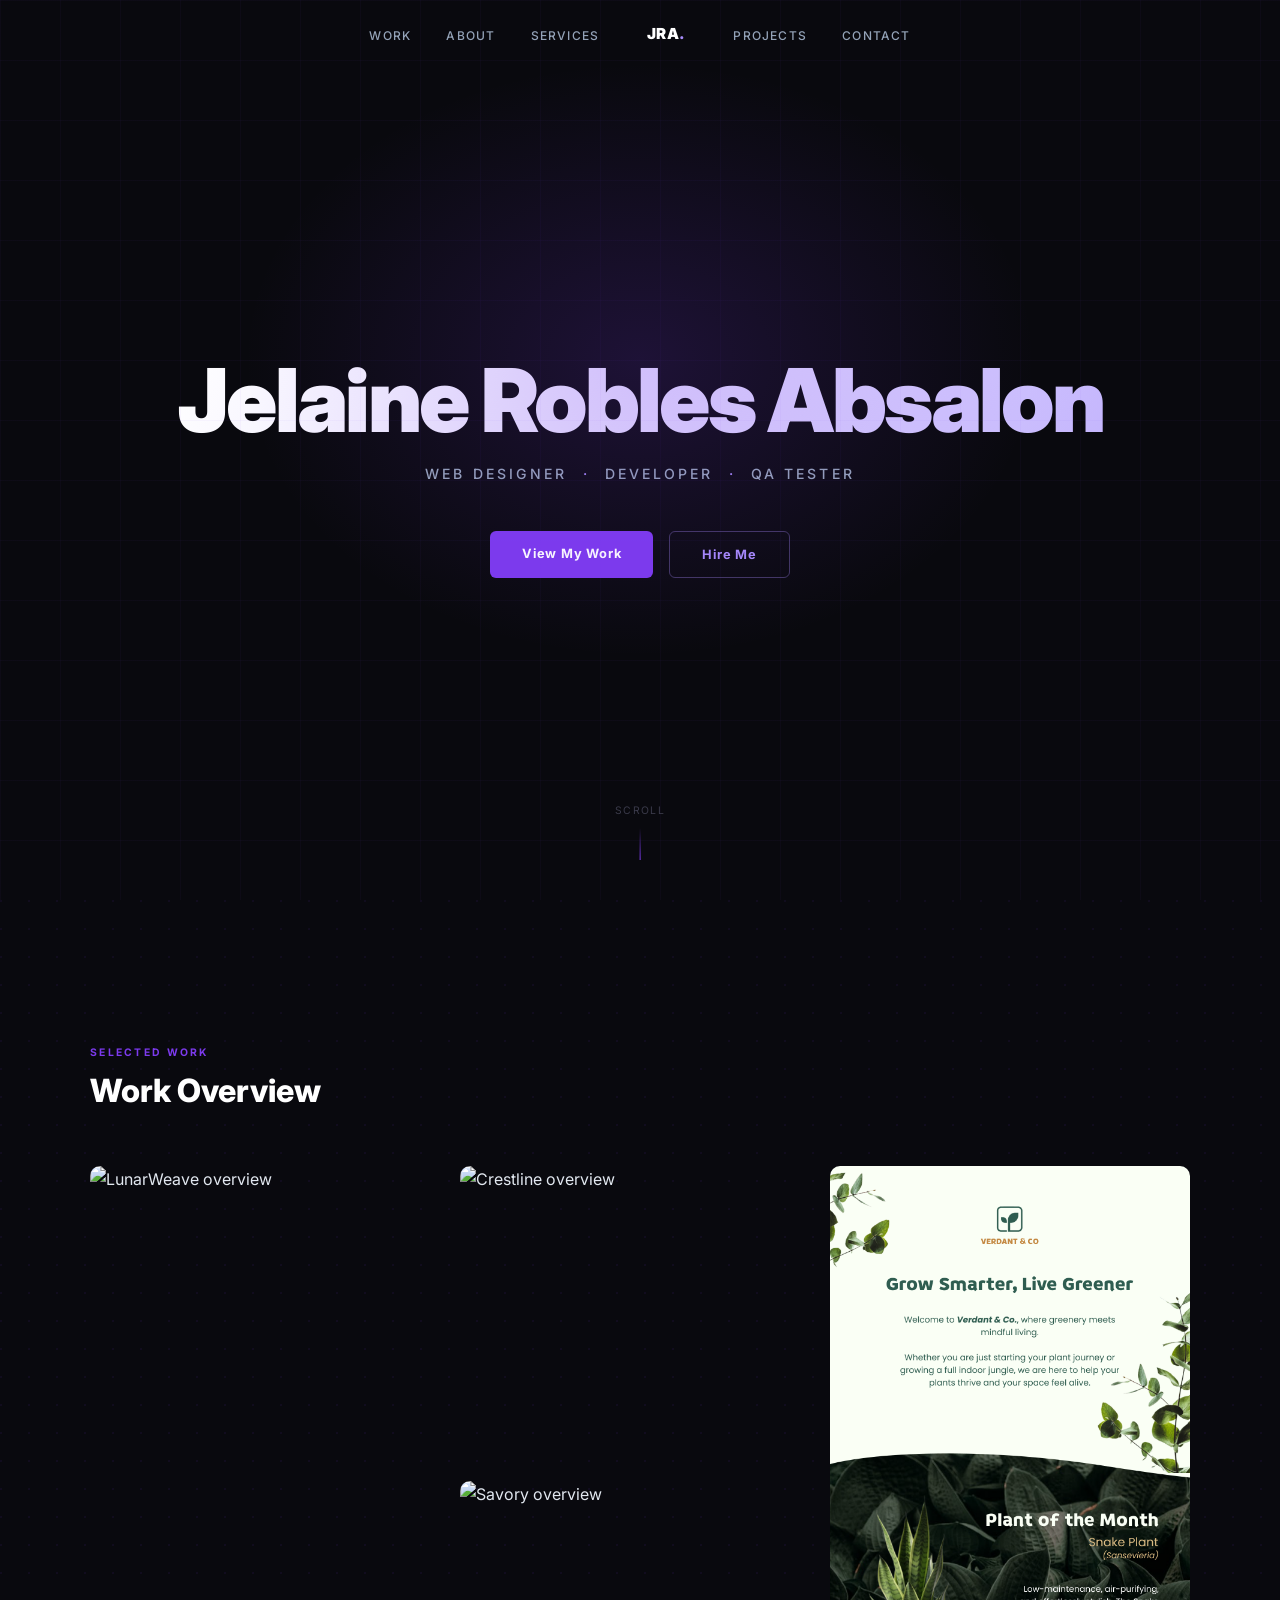
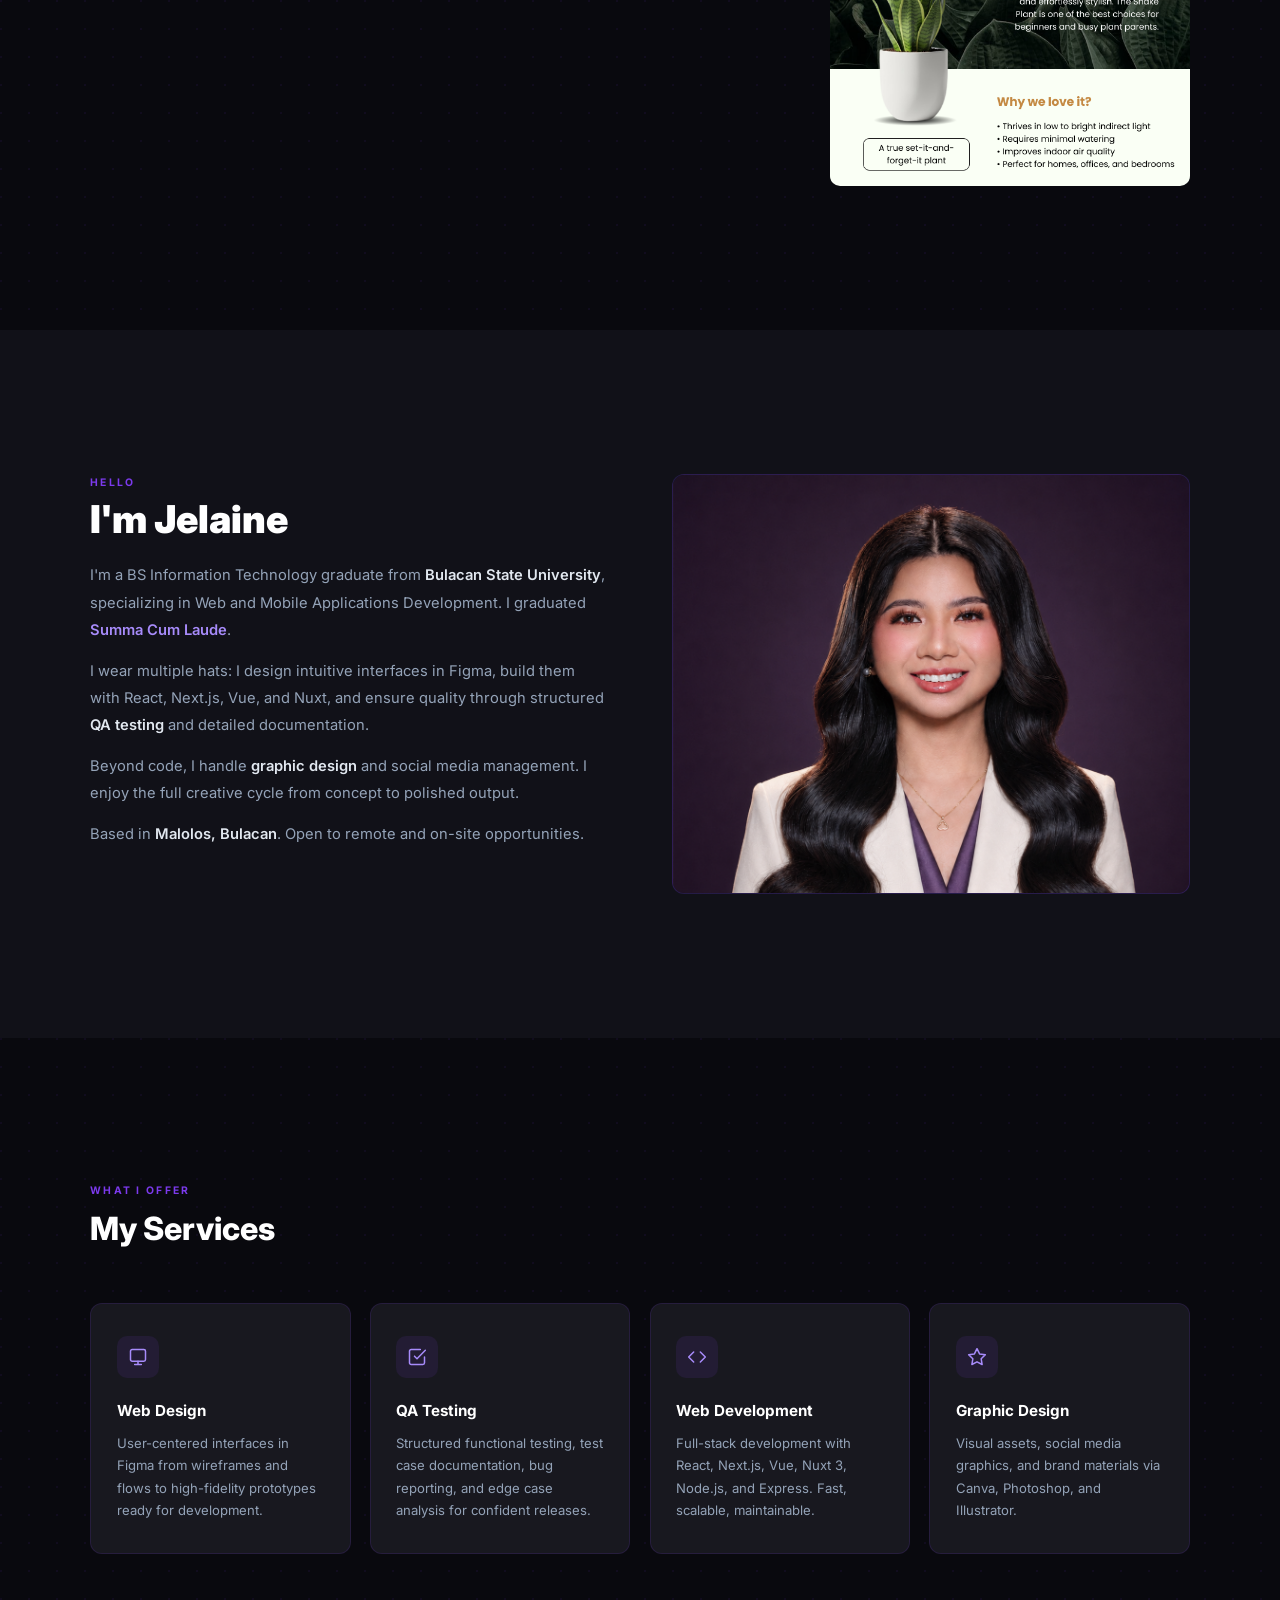
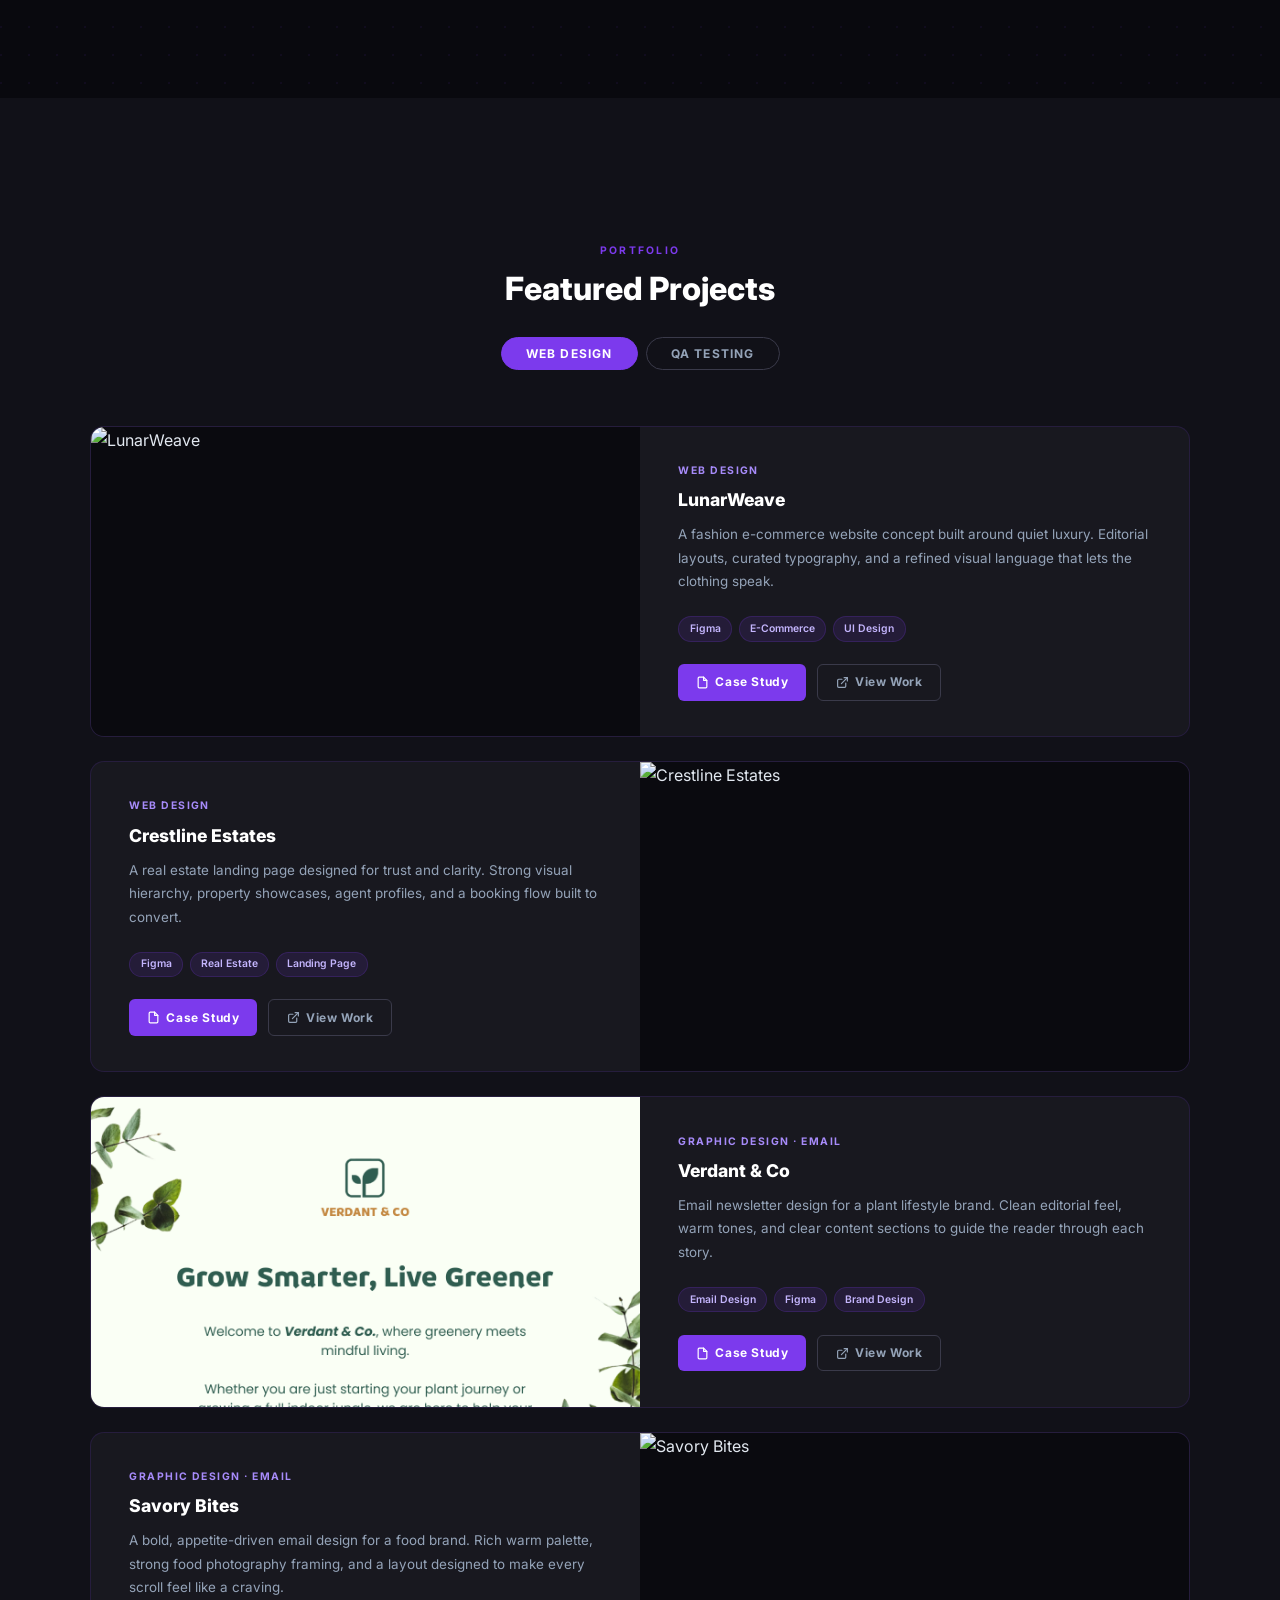
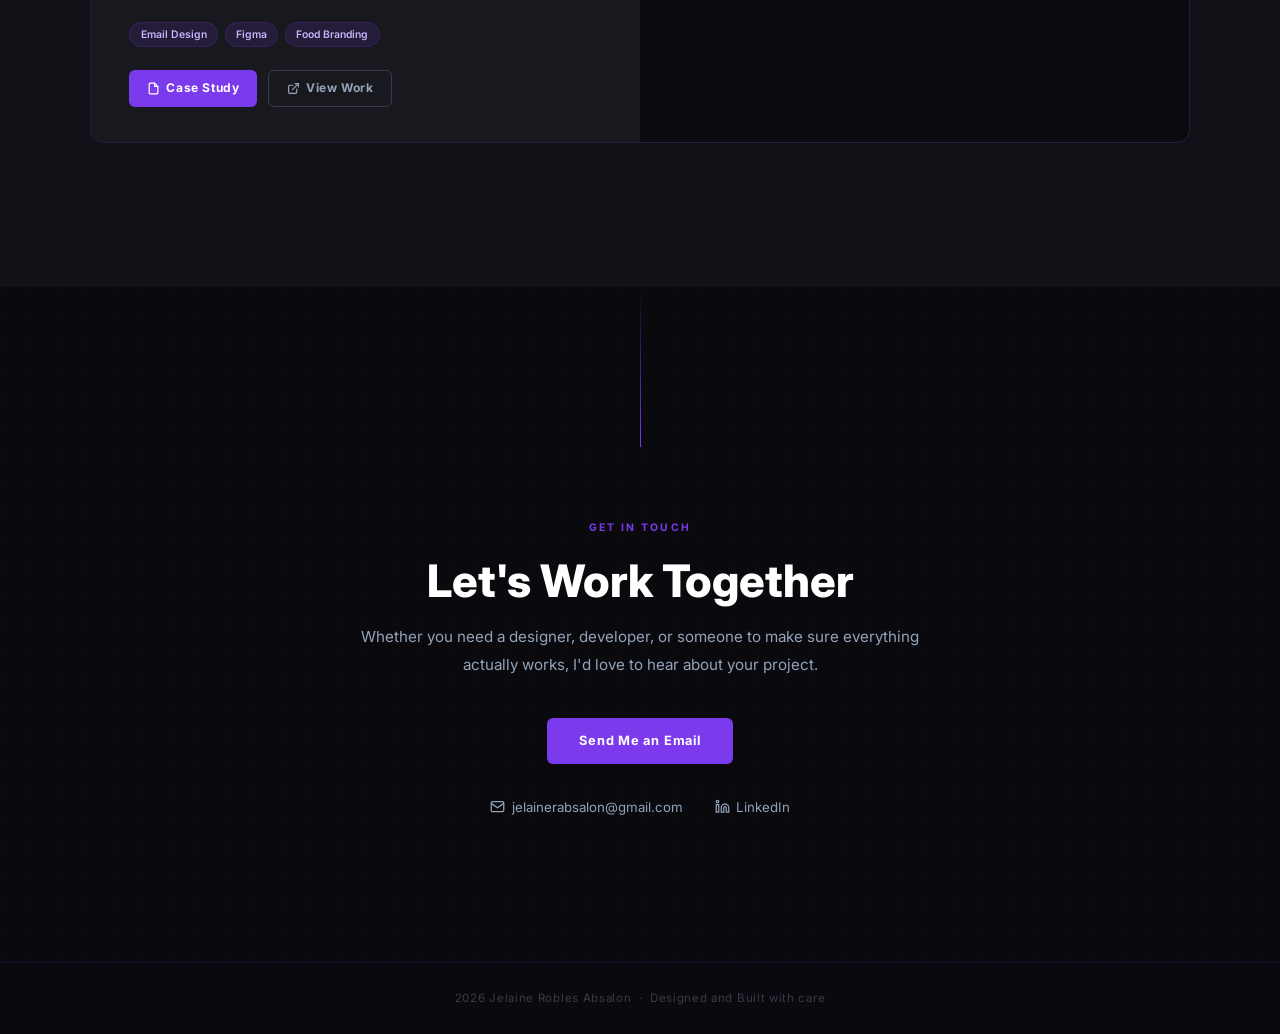
==== index.html @ 4d4449f9 "Add files via upload" ====
<!DOCTYPE html>
<html lang="en">
<head>
<meta charset="UTF-8"/>
<meta name="viewport" content="width=device-width, initial-scale=1.0"/>
<title>Jelaine Absalon Portfolio</title>
<link href="https://fonts.googleapis.com/css2?family=Inter:wght@300;400;500;600;700;800;900&display=swap" rel="stylesheet"/>
<link rel="stylesheet" href="styles/site.css"/>
<link rel="icon" type="image/png" href="images/jra-logo.png">
</head>
<body>

<nav id="navbar">
  <div class="nav-inner">
    <ul class="nav-links">
      <li><a href="#work">Work</a></li>
      <li><a href="#about">About</a></li>
      <li><a href="#services">Services</a></li>
    </ul>
    <a class="nav-logo" href="#hero">JRA<span>.</span></a>
    <ul class="nav-links">
      <li><a href="#projects">Projects</a></li>
      <li><a href="#contact">Contact</a></li>
    </ul>
  </div>
</nav>

<section id="hero">
  <div class="hero-glow"></div>
  <div class="hero-grid-bg"></div>
  <h1 class="hero-name">Jelaine Robles Absalon</h1>
  <p class="hero-title">Web Designer <span>·</span> Developer <span>·</span> QA Tester</p>
  <div class="hero-btns">
    <a href="#projects" class="btn-primary">View My Work</a>
    <a href="#contact" class="btn-ghost">Hire Me</a>
  </div>
  <div class="scroll-hint">
    <span>Scroll</span>
    <div class="scroll-arrow"></div>
  </div>
</section>

<section id="work" class="bg-dots">
  <div class="container">
    <p class="section-label reveal">Selected Work</p>
    <h2 class="section-title reveal">Work Overview</h2>
    <div class="masonry-grid">
      <div class="masonry-item-tall reveal reveal-d1">
        <img src="images/LunarWeave.png" alt="LunarWeave overview"/>
        <div class="work-overlay"><div class="overlay-text"><h3>LunarWeave</h3><p>Fashion E-Commerce · Web Design</p></div></div>
      </div>
      <div class="masonry-item-half reveal reveal-d2">
        <img src="images/CrestlineEstates.png" alt="Crestline overview"/>
        <div class="work-overlay"><div class="overlay-text"><h3>Crestline Estates</h3><p>Real Estate · Web Design</p></div></div>
      </div>
      <div class="masonry-item-tall reveal reveal-d3">
        <img src="images/Verdant&Co.png" alt="Verdant overview"/>
        <div class="work-overlay"><div class="overlay-text"><h3>Verdant &amp; Co</h3><p>Email Design · Graphic Design</p></div></div>
      </div>
      <div class="masonry-item-half reveal reveal-d2">
        <img src="images/Savory Bites.png" alt="Savory overview"/>
        <div class="work-overlay"><div class="overlay-text"><h3>Savory Bites</h3><p>Email Design · Food Branding</p></div></div>
      </div>
    </div>
  </div>
</section>

<section id="about" class="bg-surface">
  <div class="container">
    <div class="about-layout">
      <div class="about-left">
        <p class="about-greeting reveal">Hello</p>
        <h2 class="about-name reveal">I'm Jelaine</h2>
        <div class="about-bio reveal">
          <p>I'm a BS Information Technology graduate from <strong>Bulacan State University</strong>, specializing in Web and Mobile Applications Development. I graduated <span class="hl">Summa Cum Laude</span>.</p>
          <p>I wear multiple hats: I design intuitive interfaces in Figma, build them with React, Next.js, Vue, and Nuxt, and ensure quality through structured <strong>QA testing</strong> and detailed documentation.</p>
          <p>Beyond code, I handle <strong>graphic design</strong> and social media management. I enjoy the full creative cycle from concept to polished output.</p>
          <p>Based in <strong>Malolos, Bulacan</strong>. Open to remote and on-site opportunities.</p>
        </div>
      </div>
      <div class="about-photo reveal reveal-d2">
        <img src="images/Portfolio photo.png" alt="Jelaine Absalon"/>
      </div>
    </div>
  </div>
</section>

<section id="services" class="bg-dots">
  <div class="container">
    <p class="section-label reveal">What I Offer</p>
    <h2 class="section-title reveal">My Services</h2>
    <div class="services-grid">
      <div class="svc-card reveal reveal-d1">
        <div class="svc-icon"><svg viewBox="0 0 24 24"><rect x="3" y="3" width="18" height="14" rx="2"/><path d="M8 21h8M12 17v4"/></svg></div>
        <h3>Web Design</h3>
        <p>User-centered interfaces in Figma from wireframes and flows to high-fidelity prototypes ready for development.</p>
      </div>
      <div class="svc-card reveal reveal-d2">
        <div class="svc-icon"><svg viewBox="0 0 24 24"><path d="M9 11l3 3L22 4"/><path d="M21 12v7a2 2 0 0 1-2 2H5a2 2 0 0 1-2-2V5a2 2 0 0 1 2-2h11"/></svg></div>
        <h3>QA Testing</h3>
        <p>Structured functional testing, test case documentation, bug reporting, and edge case analysis for confident releases.</p>
      </div>
      <div class="svc-card reveal reveal-d3">
        <div class="svc-icon"><svg viewBox="0 0 24 24"><polyline points="16 18 22 12 16 6"/><polyline points="8 6 2 12 8 18"/></svg></div>
        <h3>Web Development</h3>
        <p>Full-stack development with React, Next.js, Vue, Nuxt 3, Node.js, and Express. Fast, scalable, maintainable.</p>
      </div>
      <div class="svc-card reveal reveal-d4">
        <div class="svc-icon"><svg viewBox="0 0 24 24"><path d="M12 2l3.09 6.26L22 9.27l-5 4.87 1.18 6.88L12 17.77l-6.18 3.25L7 14.14 2 9.27l6.91-1.01L12 2z"/></svg></div>
        <h3>Graphic Design</h3>
        <p>Visual assets, social media graphics, and brand materials via Canva, Photoshop, and Illustrator.</p>
      </div>
    </div>
  </div>
</section>

<section id="projects" class="bg-surface">
  <div class="container">
    <div class="proj-header">
      <p class="section-label reveal">Portfolio</p>
      <h2 class="section-title reveal">Featured Projects</h2>
      <div class="proj-tabs reveal">
        <button class="proj-tab active" data-cat="design">Web Design</button>
        <button class="proj-tab" data-cat="qa">QA Testing</button>
      </div>
    </div>
    <div class="proj-list" id="projList">

      <div class="proj-card" data-cat="design">
        <div class="proj-img"><img src="images/LunarWeave.png" alt="LunarWeave"/></div>
        <div class="proj-body">
          <span class="proj-tag">Web Design</span>
          <h3>LunarWeave</h3>
          <p>A fashion e-commerce website concept built around quiet luxury. Editorial layouts, curated typography, and a refined visual language that lets the clothing speak.</p>
          <div class="proj-stack"><span class="chip">Figma</span><span class="chip">E-Commerce</span><span class="chip">UI Design</span></div>
          <div class="proj-actions">
            <a href="lunarweave-case-study.html" class="btn-sm btn-sm-solid"><svg viewBox="0 0 24 24"><path d="M14 2H6a2 2 0 0 0-2 2v16a2 2 0 0 0 2 2h12a2 2 0 0 0 2-2V8z"/><polyline points="14 2 14 8 20 8"/></svg> Case Study</a>
            <a href="https://www.figma.com/design/qK5puwkUPVsfskdqQHkecV/Jelaine-Absalon-Portfolio?node-id=0-1&t=ft4zsbpkboDp5XN7-1" target="_blank" rel="noopener" class="btn-sm btn-sm-outline"><svg viewBox="0 0 24 24"><path d="M18 13v6a2 2 0 0 1-2 2H5a2 2 0 0 1-2-2V8a2 2 0 0 1 2-2h6"/><polyline points="15 3 21 3 21 9"/><line x1="10" y1="14" x2="21" y2="3"/></svg> View Work</a>
          </div>
        </div>
      </div>

      <div class="proj-card" data-cat="design">
        <div class="proj-body">
          <span class="proj-tag">Web Design</span>
          <h3>Crestline Estates</h3>
          <p>A real estate landing page designed for trust and clarity. Strong visual hierarchy, property showcases, agent profiles, and a booking flow built to convert.</p>
          <div class="proj-stack"><span class="chip">Figma</span><span class="chip">Real Estate</span><span class="chip">Landing Page</span></div>
          <div class="proj-actions">
            <a href="crestline-case-study.html" class="btn-sm btn-sm-solid"><svg viewBox="0 0 24 24"><path d="M14 2H6a2 2 0 0 0-2 2v16a2 2 0 0 0 2 2h12a2 2 0 0 0 2-2V8z"/><polyline points="14 2 14 8 20 8"/></svg> Case Study</a>
            <a href="https://www.figma.com/design/qK5puwkUPVsfskdqQHkecV/Jelaine-Absalon-Portfolio?node-id=1-2&t=ft4zsbpkboDp5XN7-1" target="_blank" rel="noopener" class="btn-sm btn-sm-outline"><svg viewBox="0 0 24 24"><path d="M18 13v6a2 2 0 0 1-2 2H5a2 2 0 0 1-2-2V8a2 2 0 0 1 2-2h6"/><polyline points="15 3 21 3 21 9"/><line x1="10" y1="14" x2="21" y2="3"/></svg> View Work</a>
          </div>
        </div>
        <div class="proj-img"><img src="images/CrestlineEstates.png" alt="Crestline Estates"/></div>
      </div>

      <div class="proj-card" data-cat="design">
        <div class="proj-img"><img src="images/Verdant&Co.png" alt="Verdant and Co"/></div>
        <div class="proj-body">
          <span class="proj-tag">Graphic Design · Email</span>
          <h3>Verdant &amp; Co</h3>
          <p>Email newsletter design for a plant lifestyle brand. Clean editorial feel, warm tones, and clear content sections to guide the reader through each story.</p>
          <div class="proj-stack"><span class="chip">Email Design</span><span class="chip">Figma</span><span class="chip">Brand Design</span></div>
          <div class="proj-actions">
            <a href="verdant-case-study.html" class="btn-sm btn-sm-solid"><svg viewBox="0 0 24 24"><path d="M14 2H6a2 2 0 0 0-2 2v16a2 2 0 0 0 2 2h12a2 2 0 0 0 2-2V8z"/><polyline points="14 2 14 8 20 8"/></svg> Case Study</a>
            <a href="https://www.figma.com/design/qK5puwkUPVsfskdqQHkecV/Jelaine-Absalon-Portfolio?node-id=1-57&t=ft4zsbpkboDp5XN7-1" target="_blank" rel="noopener" class="btn-sm btn-sm-outline"><svg viewBox="0 0 24 24"><path d="M18 13v6a2 2 0 0 1-2 2H5a2 2 0 0 1-2-2V8a2 2 0 0 1 2-2h6"/><polyline points="15 3 21 3 21 9"/><line x1="10" y1="14" x2="21" y2="3"/></svg> View Work</a>
          </div>
        </div>
      </div>

      <div class="proj-card" data-cat="design">
        <div class="proj-body">
          <span class="proj-tag">Graphic Design · Email</span>
          <h3>Savory Bites</h3>
          <p>A bold, appetite-driven email design for a food brand. Rich warm palette, strong food photography framing, and a layout designed to make every scroll feel like a craving.</p>
          <div class="proj-stack"><span class="chip">Email Design</span><span class="chip">Figma</span><span class="chip">Food Branding</span></div>
          <div class="proj-actions">
            <a href="savory-case-study.html" class="btn-sm btn-sm-solid"><svg viewBox="0 0 24 24"><path d="M14 2H6a2 2 0 0 0-2 2v16a2 2 0 0 0 2 2h12a2 2 0 0 0 2-2V8z"/><polyline points="14 2 14 8 20 8"/></svg> Case Study</a>
            <a href="https://www.figma.com/design/qK5puwkUPVsfskdqQHkecV/Jelaine-Absalon-Portfolio?node-id=1-4&t=ft4zsbpkboDp5XN7-1" target="_blank" rel="noopener" class="btn-sm btn-sm-outline"><svg viewBox="0 0 24 24"><path d="M18 13v6a2 2 0 0 1-2 2H5a2 2 0 0 1-2-2V8a2 2 0 0 1 2-2h6"/><polyline points="15 3 21 3 21 9"/><line x1="10" y1="14" x2="21" y2="3"/></svg> View Work</a>
          </div>
        </div>
        <div class="proj-img"><img src="images/Savory Bites.png" alt="Savory Bites"/></div>
      </div>

      <div class="proj-card hidden" data-cat="qa">
        <div class="proj-img">
          <img src="images/Swag Labs.png" alt="Swag Labs QA Testing"/>
        </div>
        <div class="proj-body">
          <span class="proj-tag">QA Testing</span>
          <h3>Swag Labs E-Commerce</h3>
          <p>Functional testing of the Swag Labs e-commerce demo site — covering login flows, product browsing, cart management, and checkout. Includes structured test cases, a QA checklist, and documented bug reports.</p>
          <div class="proj-stack"><span class="chip">Functional Testing</span><span class="chip">Test Cases</span><span class="chip">Bug Reporting</span><span class="chip">Checklist</span></div>
          <div class="proj-actions" style="flex-wrap:wrap;gap:.5rem">
            <a href="https://docs.google.com/spreadsheets/d/1yUVOXgupkEdlxGSNwZ4dChCT6K4r8h1COpxc9i3E6iU/edit?usp=sharing" target="_blank" rel="noopener" class="btn-sm btn-sm-solid"><svg viewBox="0 0 24 24"><path d="M14 2H6a2 2 0 0 0-2 2v16a2 2 0 0 0 2 2h12a2 2 0 0 0 2-2V8z"/><polyline points="14 2 14 8 20 8"/></svg> Bug Reports</a>
            <a href="https://docs.google.com/spreadsheets/d/1uoG5aQ-BEl_LNbmk1QPs3NQATz5xYCF7445zrltWGRA/edit?usp=sharing" target="_blank" rel="noopener" class="btn-sm btn-sm-outline"><svg viewBox="0 0 24 24"><path d="M18 13v6a2 2 0 0 1-2 2H5a2 2 0 0 1-2-2V8a2 2 0 0 1 2-2h6"/><polyline points="15 3 21 3 21 9"/><line x1="10" y1="14" x2="21" y2="3"/></svg> Test Cases</a>
            <a href="https://docs.google.com/spreadsheets/d/1lJXQxQLqan-bGe6EBPVjzfEt6EGwL5R7ZZbccF5YV1k/edit?usp=sharing" target="_blank" rel="noopener" class="btn-sm btn-sm-outline"><svg viewBox="0 0 24 24"><polyline points="9 11 12 14 22 4"/><path d="M21 12v7a2 2 0 0 1-2 2H5a2 2 0 0 1-2-2V5a2 2 0 0 1 2-2h11"/></svg> QA Checklist</a>
          </div>
        </div>
      </div>

    </div>
  </div>
</section>

<section id="contact" class="bg-dots">
  <div class="contact-spacer"></div>
  <div class="contact-inner">
    <p class="section-label reveal">Get In Touch</p>
    <h2 class="section-title reveal">
      <span class="wipe-wrap"><span class="wipe-text">Let's Work Together</span></span>
    </h2>
    <p class="contact-sub reveal">Whether you need a designer, developer, or someone to make sure everything actually works, I'd love to hear about your project.</p>
    <div class="reveal"><a href="mailto:jelainerabsalon@gmail.com" class="btn-primary">Send Me an Email</a></div>
    <div class="contact-links reveal reveal-d2">
      <a href="mailto:jelainerabsalon@gmail.com" class="contact-link">
        <svg viewBox="0 0 24 24"><rect x="2" y="4" width="20" height="16" rx="2"/><path d="m2 7 10 7 10-7"/></svg>
        jelainerabsalon@gmail.com
      </a>
      <a href="https://linkedin.com" target="_blank" class="contact-link">
        <svg viewBox="0 0 24 24"><path d="M16 8a6 6 0 0 1 6 6v7h-4v-7a2 2 0 0 0-2-2 2 2 0 0 0-2 2v7h-4v-7a6 6 0 0 1 6-6z"/><rect x="2" y="9" width="4" height="12"/><circle cx="4" cy="4" r="2"/></svg>
        LinkedIn
      </a>
      <!-- <a href="#" class="contact-link">
        <svg viewBox="0 0 24 24"><path d="M9 19c-5 1.5-5-2.5-7-3m14 6v-3.87a3.37 3.37 0 0 0-.94-2.61c3.14-.35 6.44-1.54 6.44-7A5.44 5.44 0 0 0 20 4.77 5.07 5.07 0 0 0 19.91 1S18.73.65 16 2.48a13.38 13.38 0 0 0-7 0C6.27.65 5.09 1 5.09 1A5.07 5.07 0 0 0 5 4.77a5.44 5.44 0 0 0-1.5 3.78c0 5.42 3.3 6.61 6.44 7A3.37 3.37 0 0 0 9 18.13V22"/></svg>
        GitHub
      </a> -->
    </div>
  </div>
</section>

<footer>
  <p>2026 Jelaine Robles Absalon &nbsp;·&nbsp; Designed and Built with care</p>
</footer>

<script src="scripts/main.js"></script>
</body>
</html>
---- styles/site.css ----
*,*::before,*::after{box-sizing:border-box;margin:0;padding:0}
:root{
  --black:#09090E;--surface:#111118;--panel:#18181F;
  --purple:#7C3AED;--lavender:#A78BFA;--lilac:#C4B5FD;
  --text:#E2E8F0;--muted:#94A3B8;--faint:#3A3A4A;
  --border:rgba(124,58,237,0.14);
}
html{scroll-behavior:smooth}
body{background:var(--black);color:var(--text);font-family:'Inter',sans-serif;line-height:1.7;overflow-x:hidden}
a{color:inherit}
img{max-width:100%;display:block}

/* ── NAV ── */
nav{position:fixed;top:0;left:0;right:0;z-index:100;display:flex;align-items:center;justify-content:center;padding:1.3rem 4rem;transition:background .5s,backdrop-filter .5s,border-color .5s;border-bottom:1px solid transparent}
nav.scrolled{background:rgba(9,9,14,.88);backdrop-filter:blur(20px);border-bottom-color:var(--border)}
.nav-inner{display:flex;align-items:center;gap:3rem}
.nav-logo{font-family:'Inter',sans-serif;font-size:.95rem;font-weight:900;color:#fff;text-decoration:none;letter-spacing:.02em}
.nav-logo span{color:var(--lavender)}
.nav-links{display:flex;gap:2.2rem;list-style:none}
.nav-links a{color:var(--muted);font-size:.75rem;font-weight:500;text-decoration:none;letter-spacing:.1em;text-transform:uppercase;transition:color .25s}
.nav-links a:hover{color:#fff}

/* ── BG ── */
.bg-dots{background-color:var(--black);background-image:radial-gradient(circle at 1px 1px,rgba(124,58,237,.07) 1px,transparent 0);background-size:28px 28px}
.bg-surface{background:var(--surface)}

/* ── SHARED ── */
section{padding:9rem 2rem}
.container{max-width:1100px;margin:0 auto}
.section-label{font-size:.65rem;font-weight:700;letter-spacing:.22em;text-transform:uppercase;color:var(--purple);margin-bottom:.7rem}
.section-title{font-size:clamp(1.5rem,2.8vw,2rem);font-weight:800;color:#fff;line-height:1.15;margin-bottom:3.5rem;font-family:'Inter',sans-serif}

/* ── REVEAL ANIMATIONS ── */
.reveal{opacity:0;transform:translateY(28px);transition:opacity .75s cubic-bezier(.22,1,.36,1),transform .75s cubic-bezier(.22,1,.36,1)}
.reveal.visible{opacity:1;transform:translateY(0)}
.reveal-d1{transition-delay:.1s}.reveal-d2{transition-delay:.2s}.reveal-d3{transition-delay:.3s}.reveal-d4{transition-delay:.4s}
.wipe-wrap{overflow:hidden;display:block}
.wipe-text{display:block;transform:translateY(110%);transition:transform .8s cubic-bezier(.22,1,.36,1)}
.wipe-wrap.visible .wipe-text{transform:translateY(0)}

/* ── HERO SECTION ── */
#hero{min-height:100vh;display:flex;flex-direction:column;align-items:center;justify-content:center;text-align:center;padding:8rem 2rem 6rem;position:relative;overflow:hidden}
.hero-glow{position:absolute;top:40%;left:50%;transform:translate(-50%,-50%);width:800px;height:600px;background:radial-gradient(ellipse at center,rgba(124,58,237,.18) 0%,rgba(124,58,237,.05) 50%,transparent 70%);pointer-events:none}
.hero-grid-bg{position:absolute;inset:0;background-image:linear-gradient(rgba(124,58,237,.04) 1px,transparent 1px),linear-gradient(90deg,rgba(124,58,237,.04) 1px,transparent 1px);background-size:60px 60px;pointer-events:none}
.hero-name{font-size:clamp(2.6rem,7vw,5.5rem);font-weight:900;line-height:1.05;letter-spacing:-.03em;background:linear-gradient(115deg,#fff 0%,var(--lilac) 40%,#fff 65%,var(--lavender) 100%);background-size:260% auto;-webkit-background-clip:text;-webkit-text-fill-color:transparent;background-clip:text;animation:shimmer 7s linear infinite;margin-bottom:1rem}
@keyframes shimmer{0%{background-position:0% center}100%{background-position:260% center}}
.hero-title{font-size:clamp(.75rem,1.4vw,.88rem);font-weight:500;letter-spacing:.22em;text-transform:uppercase;color:var(--muted);margin-bottom:2.8rem}
.hero-title span{color:var(--lavender);margin:0 .5rem}
.hero-btns{display:flex;gap:1rem;flex-wrap:wrap;justify-content:center}
.scroll-hint{position:absolute;bottom:2.5rem;left:50%;transform:translateX(-50%);display:flex;flex-direction:column;align-items:center;gap:.5rem;color:var(--faint);font-size:.65rem;letter-spacing:.14em;text-transform:uppercase}
.scroll-arrow{width:1px;height:32px;background:linear-gradient(to bottom,transparent,var(--purple));animation:drip 2s ease-in-out infinite}
@keyframes drip{0%,100%{height:18px;opacity:.3}50%{height:36px;opacity:.9}}

/* ── BUTTONS ── */
.btn-primary{padding:.75rem 2rem;background:var(--purple);color:#fff;border:none;border-radius:6px;font-size:.8rem;font-weight:700;font-family:'Inter',sans-serif;letter-spacing:.06em;cursor:pointer;text-decoration:none;transition:background .25s,transform .2s,box-shadow .25s;display:inline-block}
.btn-primary:hover{background:#6D28D9;transform:translateY(-2px);box-shadow:0 8px 24px rgba(124,58,237,.35)}
.btn-ghost{padding:.75rem 2rem;background:transparent;color:var(--lavender);border:1px solid rgba(167,139,250,.35);border-radius:6px;font-size:.8rem;font-weight:700;font-family:'Inter',sans-serif;letter-spacing:.06em;cursor:pointer;text-decoration:none;display:inline-block;transition:border-color .25s,color .25s,transform .2s}
.btn-ghost:hover{border-color:var(--lavender);color:#fff;transform:translateY(-2px)}
.btn-sm{padding:.45rem 1.1rem;border-radius:6px;font-size:.75rem;font-weight:700;font-family:'Inter',sans-serif;letter-spacing:.05em;cursor:pointer;text-decoration:none;display:inline-flex;align-items:center;gap:.4rem;transition:all .2s}
.btn-sm-solid{background:var(--purple);color:#fff;border:none}
.btn-sm-solid:hover{background:#6D28D9}
.btn-sm-outline{background:transparent;color:var(--muted);border:1px solid var(--faint)}
.btn-sm-outline:hover{border-color:var(--lavender);color:var(--lavender)}
.btn-sm svg{width:13px;height:13px;stroke:currentColor;fill:none;stroke-width:2.2;stroke-linecap:round;stroke-linejoin:round;flex-shrink:0}

/* ── WORK OVERVIEW MASONRY ── */
.masonry-grid{display:grid;grid-template-columns:repeat(3,1fr);grid-template-rows:1fr 1fr;gap:10px;height:620px}
.masonry-item-tall{grid-row:span 2;position:relative;overflow:hidden;border-radius:10px;cursor:pointer}
.masonry-item-half{position:relative;overflow:hidden;border-radius:10px;cursor:pointer}
.masonry-item-tall img,.masonry-item-half img{width:100%;height:100%;display:block;object-fit:cover;object-position:top center;position:absolute;top:0;left:0}
.work-overlay{position:absolute;inset:0;background:rgba(0,0,0,0);transition:background .35s ease;display:flex;flex-direction:column;justify-content:flex-end;padding:1.2rem}
.masonry-item-tall:hover .work-overlay,.masonry-item-half:hover .work-overlay{background:rgba(0,0,0,.65)}
.overlay-text{transform:translateY(10px);opacity:0;transition:transform .35s ease,opacity .35s ease}
.masonry-item-tall:hover .overlay-text,.masonry-item-half:hover .overlay-text{transform:translateY(0);opacity:1}
.overlay-text h3{font-size:.9rem;font-weight:700;color:#fff;margin-bottom:.2rem}
.overlay-text p{font-size:.7rem;color:var(--lilac);font-weight:500;letter-spacing:.07em;text-transform:uppercase}

/* ── ABOUT ── */
.about-greeting{font-size:.65rem;font-weight:700;letter-spacing:.22em;text-transform:uppercase;color:var(--purple);margin-bottom:.4rem}
.about-name{font-size:clamp(1.6rem,3.5vw,2.4rem);font-weight:900;color:#fff;line-height:1.1;margin-bottom:1.4rem}
.about-layout{display:grid;grid-template-columns:1fr 1fr;gap:4rem;align-items:start}
.about-bio{font-size:.92rem;color:var(--muted);line-height:1.85}
.about-bio p{margin-bottom:.85rem}
.about-bio p:last-child{margin-bottom:0}
.about-bio strong{color:var(--text);font-weight:600}
.about-bio .hl{color:var(--lavender);font-weight:600}
.about-photo{
  width:100%;
  min-height:420px;
  background:linear-gradient(145deg,#16162A,#24193C);
  border-radius:12px;
  overflow:hidden;
  border:1px solid var(--border);
  position:relative;
}
.about-photo img{
  position:absolute;
  top:0;left:0;
  width:100%;
  height:100%;
  object-fit:cover;
  object-position:top center;
  display:block;
}

/* ── SERVICES ── */
.services-grid{display:grid;grid-template-columns:repeat(auto-fill,minmax(230px,1fr));gap:1.2rem}
.svc-card{background:var(--panel);border:1px solid var(--border);border-radius:12px;padding:2rem 1.6rem;transition:border-color .3s,transform .3s;position:relative;overflow:hidden}
.svc-card::before{content:'';position:absolute;top:0;left:0;right:0;height:1px;background:linear-gradient(90deg,transparent,var(--purple),transparent);opacity:0;transition:opacity .3s}
.svc-card:hover{border-color:rgba(167,139,250,.4);transform:translateY(-4px)}
.svc-card:hover::before{opacity:1}
.svc-icon{width:42px;height:42px;background:rgba(124,58,237,.1);border-radius:10px;display:flex;align-items:center;justify-content:center;margin-bottom:1.2rem}
.svc-icon svg{width:20px;height:20px;stroke:var(--lavender);fill:none;stroke-width:1.8;stroke-linecap:round;stroke-linejoin:round}
.svc-card h3{font-size:.95rem;font-weight:700;color:#fff;margin-bottom:.55rem}
.svc-card p{font-size:.82rem;color:var(--muted);line-height:1.7}

/* ── PROJECTS ── */
.proj-header{text-align:center;margin-bottom:1rem}
.proj-header .section-title{margin-bottom:1.8rem}
.proj-tabs{display:flex;gap:.5rem;justify-content:center;margin-bottom:3.5rem}
.proj-tab{padding:.5rem 1.5rem;background:transparent;border:1px solid var(--faint);border-radius:99px;color:var(--muted);font-size:.75rem;font-weight:700;font-family:'Inter',sans-serif;letter-spacing:.1em;text-transform:uppercase;cursor:pointer;transition:all .25s}
.proj-tab.active,.proj-tab:hover{background:var(--purple);border-color:var(--purple);color:#fff}
.proj-list{display:flex;flex-direction:column;gap:1.5rem}
.proj-card{
  display:grid;
  grid-template-columns:1fr 1fr;
  background:var(--panel);
  border:1px solid var(--border);
  border-radius:14px;
  overflow:hidden;
  transition:border-color .25s,transform .25s;
  opacity:0;transform:translateY(16px);
  animation:fadeUp .5s ease forwards;
}
.proj-card:hover{border-color:rgba(167,139,250,.35);transform:translateY(-3px)}
@keyframes fadeUp{to{opacity:1;transform:translateY(0)}}
.proj-card:nth-child(odd) .proj-img{order:1}
.proj-card:nth-child(odd) .proj-body{order:2}
.proj-card:nth-child(even) .proj-img{order:2}
.proj-card:nth-child(even) .proj-body{order:1}
/* image column stretches to match text column height */
.proj-img{
  position:relative;
  overflow:hidden;
  background:#0a0a0f;
  min-height:300px;
}
.proj-img img{
  position:absolute;
  top:0;left:0;
  width:100%;
  height:100%;
  object-fit:cover;
  object-position:top center;
  display:block;
}
.proj-body{padding:2.2rem 2.4rem;display:flex;flex-direction:column;justify-content:center}
.proj-tag{font-size:.65rem;font-weight:700;letter-spacing:.14em;text-transform:uppercase;color:var(--lavender);margin-bottom:.6rem;display:block}
.proj-body h3{font-size:1.1rem;font-weight:800;color:#fff;margin-bottom:.7rem;line-height:1.3}
.proj-body p{font-size:.84rem;color:var(--muted);margin-bottom:1.4rem;line-height:1.75}
.proj-stack{display:flex;flex-wrap:wrap;gap:.4rem;margin-bottom:1.4rem}
.chip{font-size:.65rem;font-weight:600;padding:.18rem .65rem;background:rgba(124,58,237,.12);color:var(--lilac);border-radius:99px;border:1px solid rgba(124,58,237,.2)}
.proj-actions{display:flex;gap:.7rem;flex-wrap:wrap}

/* ── CONTACT ── */
#contact{padding:0 2rem;display:flex;flex-direction:column;align-items:center}
.contact-spacer{width:1px;height:160px;background:linear-gradient(to bottom,transparent,var(--purple));margin:0 auto 4.5rem}
.contact-inner{text-align:center;max-width:600px;padding-bottom:9rem}
.contact-inner .section-label{margin-bottom:1.2rem}
.contact-inner .section-title{font-size:clamp(1.8rem,4vw,2.8rem);margin-bottom:1rem}
.contact-sub{color:var(--muted);font-size:.95rem;margin-bottom:2.5rem;line-height:1.8}
.contact-links{display:flex;justify-content:center;gap:2rem;flex-wrap:wrap;margin-top:2rem}
.contact-link{display:flex;align-items:center;gap:.4rem;color:var(--muted);font-size:.83rem;text-decoration:none;transition:color .25s}
.contact-link:hover{color:var(--lavender)}
.contact-link svg{width:15px;height:15px;stroke:currentColor;fill:none;stroke-width:2}

/* ── FOOTER ── */
footer{border-top:1px solid var(--border);padding:1.6rem 2rem;text-align:center;color:var(--faint);font-size:.72rem;letter-spacing:.06em}

/* ── CASE STUDY TOPBAR ── */
.topbar{position:fixed;top:0;left:0;right:0;z-index:100;display:flex;align-items:center;justify-content:space-between;padding:1.1rem 2.5rem;background:rgba(9,9,14,.85);backdrop-filter:blur(16px);border-bottom:1px solid var(--border)}
.back-btn{display:flex;align-items:center;gap:.5rem;color:var(--muted);font-size:.8rem;font-weight:600;font-family:'Inter',sans-serif;text-decoration:none;letter-spacing:.06em;text-transform:uppercase;transition:color .2s}
.back-btn:hover{color:#fff}
.back-btn svg{width:16px;height:16px;stroke:currentColor;fill:none;stroke-width:2.2;stroke-linecap:round;stroke-linejoin:round}
.topbar-logo{font-family:'Inter',sans-serif;font-size:.9rem;font-weight:900;color:#fff;text-decoration:none}
.topbar-logo span{color:var(--lavender)}
.view-work-btn{display:inline-flex;align-items:center;gap:.4rem;padding:.5rem 1.2rem;background:transparent;color:var(--lavender);border:1px solid rgba(167,139,250,.35);border-radius:6px;font-size:.75rem;font-weight:700;font-family:'Inter',sans-serif;letter-spacing:.06em;text-decoration:none;transition:all .2s}
.view-work-btn:hover{border-color:var(--lavender);color:#fff}
.view-work-btn svg{width:13px;height:13px;stroke:currentColor;fill:none;stroke-width:2.2;stroke-linecap:round;stroke-linejoin:round}

/* ── CASE STUDY HERO ── */
.hero{width:100%;height:420px;position:relative;overflow:hidden;margin-top:60px;background:var(--surface)}
.hero img{position:absolute;top:0;left:0;width:100%;height:100%;object-fit:cover;object-position:top center;display:block}
.hero-overlay{position:absolute;inset:0;background:linear-gradient(to bottom,rgba(9,9,14,.05) 0%,rgba(9,9,14,.7) 100%)}

/* ── CASE STUDY META ── */
.meta-bar{padding:2rem 0 0;border-bottom:1px solid var(--border);margin-bottom:4rem}
.meta-inner{max-width:860px;margin:0 auto;padding:0 2rem 2rem;display:flex;align-items:flex-start;justify-content:space-between;flex-wrap:wrap;gap:1.5rem}
.meta-titles h1{font-size:clamp(1.6rem,3.5vw,2.4rem);font-weight:900;color:#fff;line-height:1.1;margin-bottom:.4rem}
.meta-titles p{font-size:.9rem;color:var(--muted)}
.meta-tags{display:flex;flex-wrap:wrap;gap:.4rem;margin-top:.8rem}
.tag{font-size:.65rem;font-weight:700;padding:.2rem .7rem;background:rgba(124,58,237,.12);color:var(--lilac);border-radius:99px;border:1px solid rgba(124,58,237,.2);letter-spacing:.08em;text-transform:uppercase}

/* ── CASE STUDY CONTENT ── */
.content{max-width:860px;margin:0 auto;padding:0 2rem 8rem}
.section{margin-bottom:3.5rem}
.section h2{font-size:1.2rem;font-weight:800;color:#fff;margin-bottom:1rem;line-height:1.2}
.section p{font-size:.95rem;color:var(--muted);line-height:1.85;margin-bottom:.8rem}
.section p:last-child{margin-bottom:0}
.steps{display:flex;flex-direction:column;gap:1rem;margin-top:1rem}
.step{display:flex;gap:1.2rem;align-items:flex-start;background:var(--panel);border:1px solid var(--border);border-radius:10px;padding:1.2rem 1.4rem}
.step-num{width:28px;height:28px;flex-shrink:0;background:rgba(124,58,237,.15);border-radius:6px;display:flex;align-items:center;justify-content:center;font-size:.72rem;font-weight:800;color:var(--lavender)}
.step-body h4{font-size:.9rem;font-weight:700;color:#fff;margin-bottom:.3rem}
.step-body p{font-size:.84rem;color:var(--muted);line-height:1.7}
.decisions{display:grid;grid-template-columns:1fr 1fr;gap:1rem;margin-top:1rem}
.decision-card{background:var(--panel);border:1px solid var(--border);border-radius:10px;padding:1.2rem 1.4rem}
.decision-card h4{font-size:.88rem;font-weight:700;color:#fff;margin-bottom:.4rem}
.decision-card p{font-size:.82rem;color:var(--muted);line-height:1.65}
.divider{height:1px;background:var(--border);margin:3rem 0}
.outcome-box{background:var(--panel);border:1px solid var(--border);border-radius:12px;padding:1.8rem 2rem;display:flex;align-items:center;gap:1.5rem}
.outcome-icon{width:44px;height:44px;flex-shrink:0;background:rgba(124,58,237,.1);border-radius:10px;display:flex;align-items:center;justify-content:center}
.outcome-icon svg{width:20px;height:20px;stroke:var(--lavender);fill:none;stroke-width:1.8;stroke-linecap:round;stroke-linejoin:round}
.outcome-box p{font-size:.9rem;color:var(--muted);line-height:1.7}
.outcome-box strong{color:var(--text)}
.cs-footer{border-top:1px solid var(--border);padding:1.5rem;text-align:center;color:var(--faint);font-size:.72rem;letter-spacing:.06em}

/* ── UTILS ── */
.hidden{display:none!important}

/* ── RESPONSIVE ── */
@media(max-width:900px){
  .masonry-grid{grid-template-columns:repeat(2,1fr);height:auto}
  .masonry-item-tall{grid-row:span 1;min-height:280px}
  .masonry-item-half{min-height:200px}
  .about-layout{grid-template-columns:1fr;gap:2.5rem}
  .about-photo{aspect-ratio:3/2;height:auto}
  .proj-card{grid-template-columns:1fr}
  .proj-card:nth-child(odd) .proj-img,.proj-card:nth-child(even) .proj-img{order:1}
  .proj-card:nth-child(odd) .proj-body,.proj-card:nth-child(even) .proj-body{order:2}
  nav{padding:1rem 1.5rem}
}
@media(max-width:600px){
  .decisions{grid-template-columns:1fr}
  .meta-inner{flex-direction:column}
  .topbar{padding:1rem 1.2rem}
  .nav-links{display:none}
  .hero{height:280px}
}
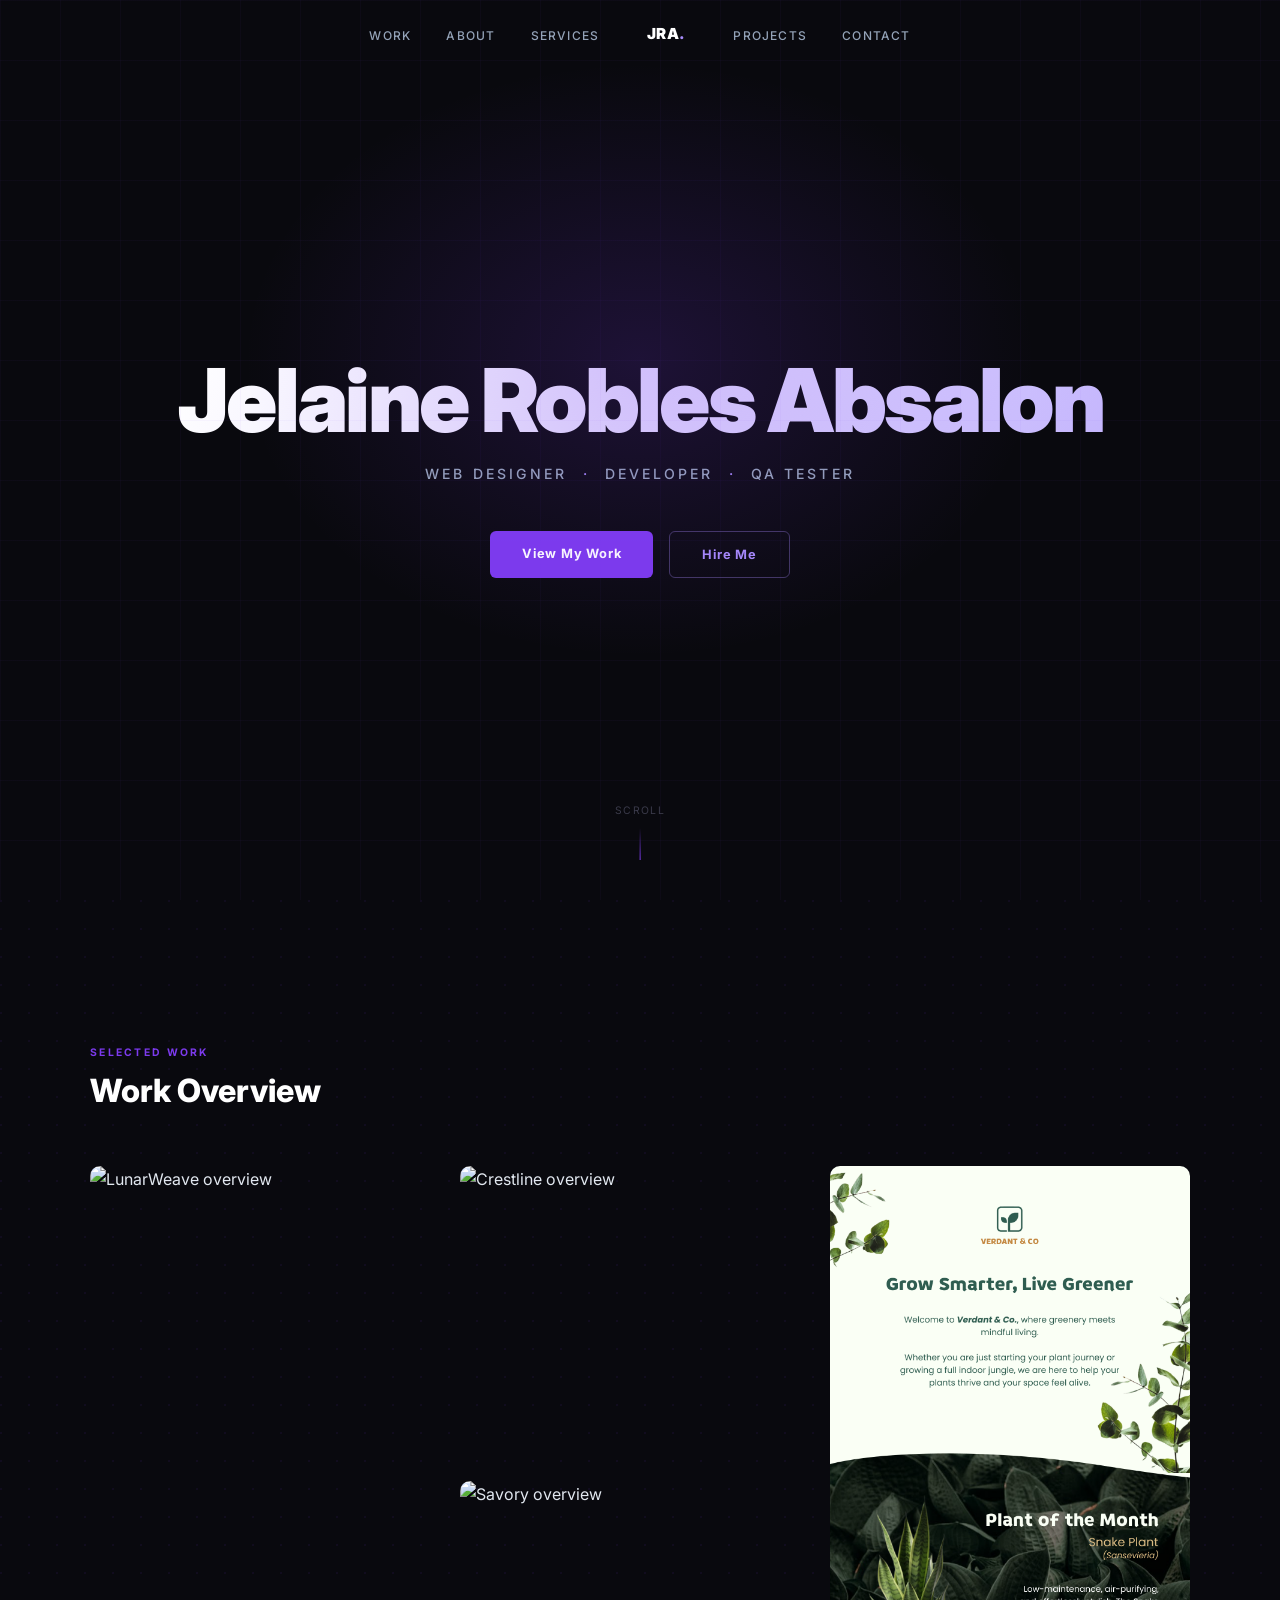
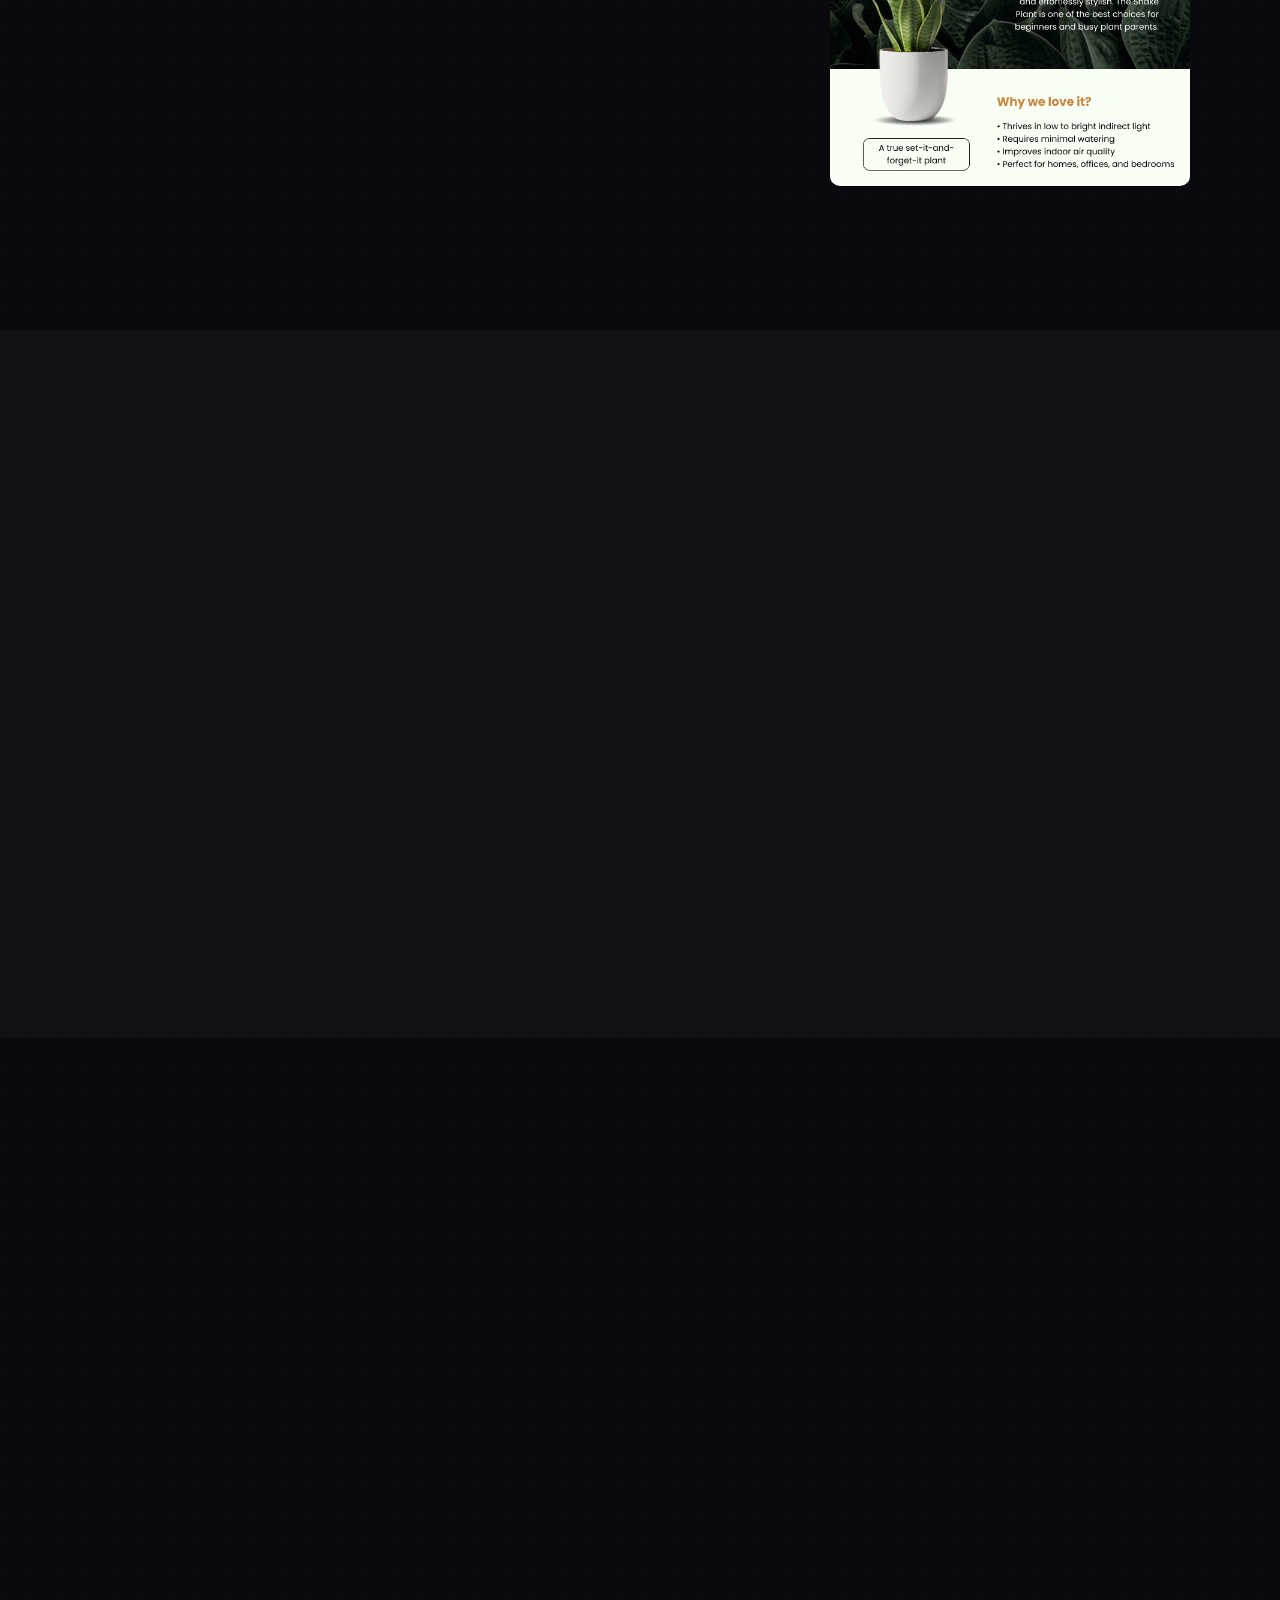
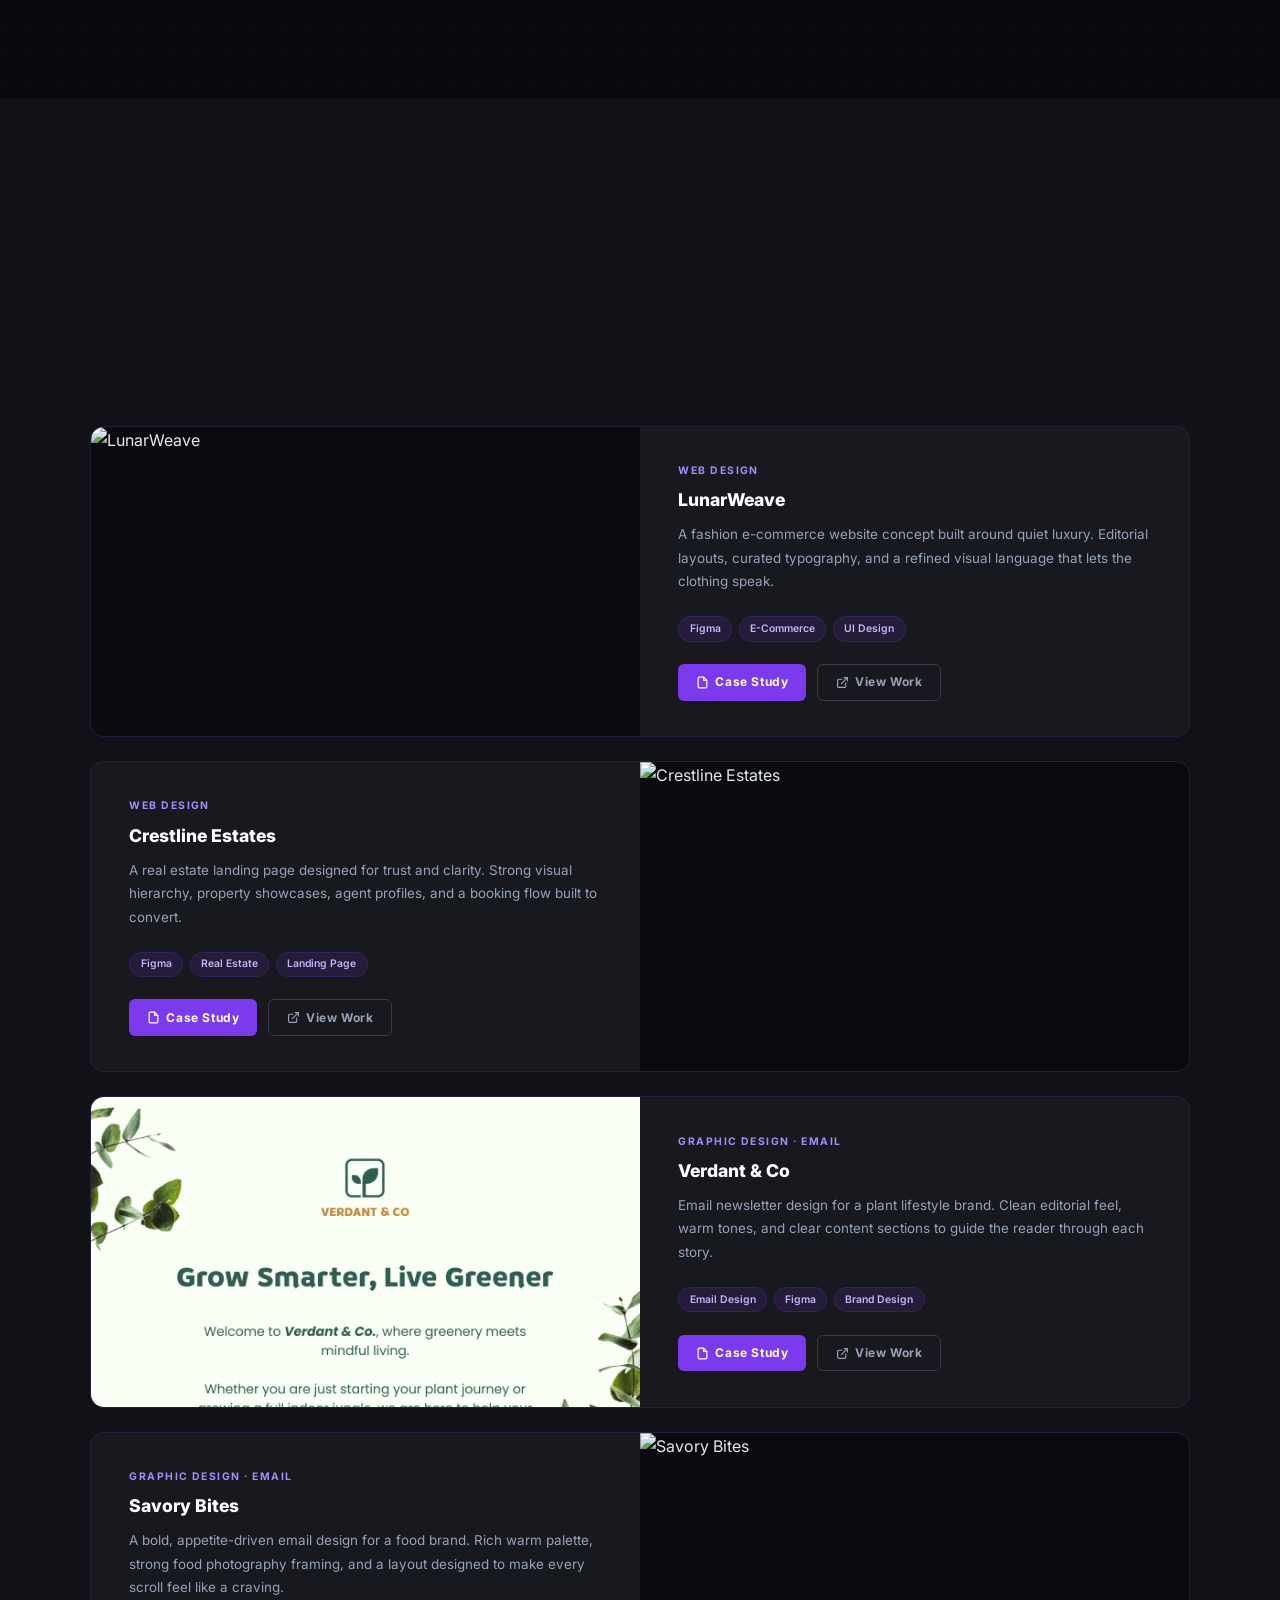
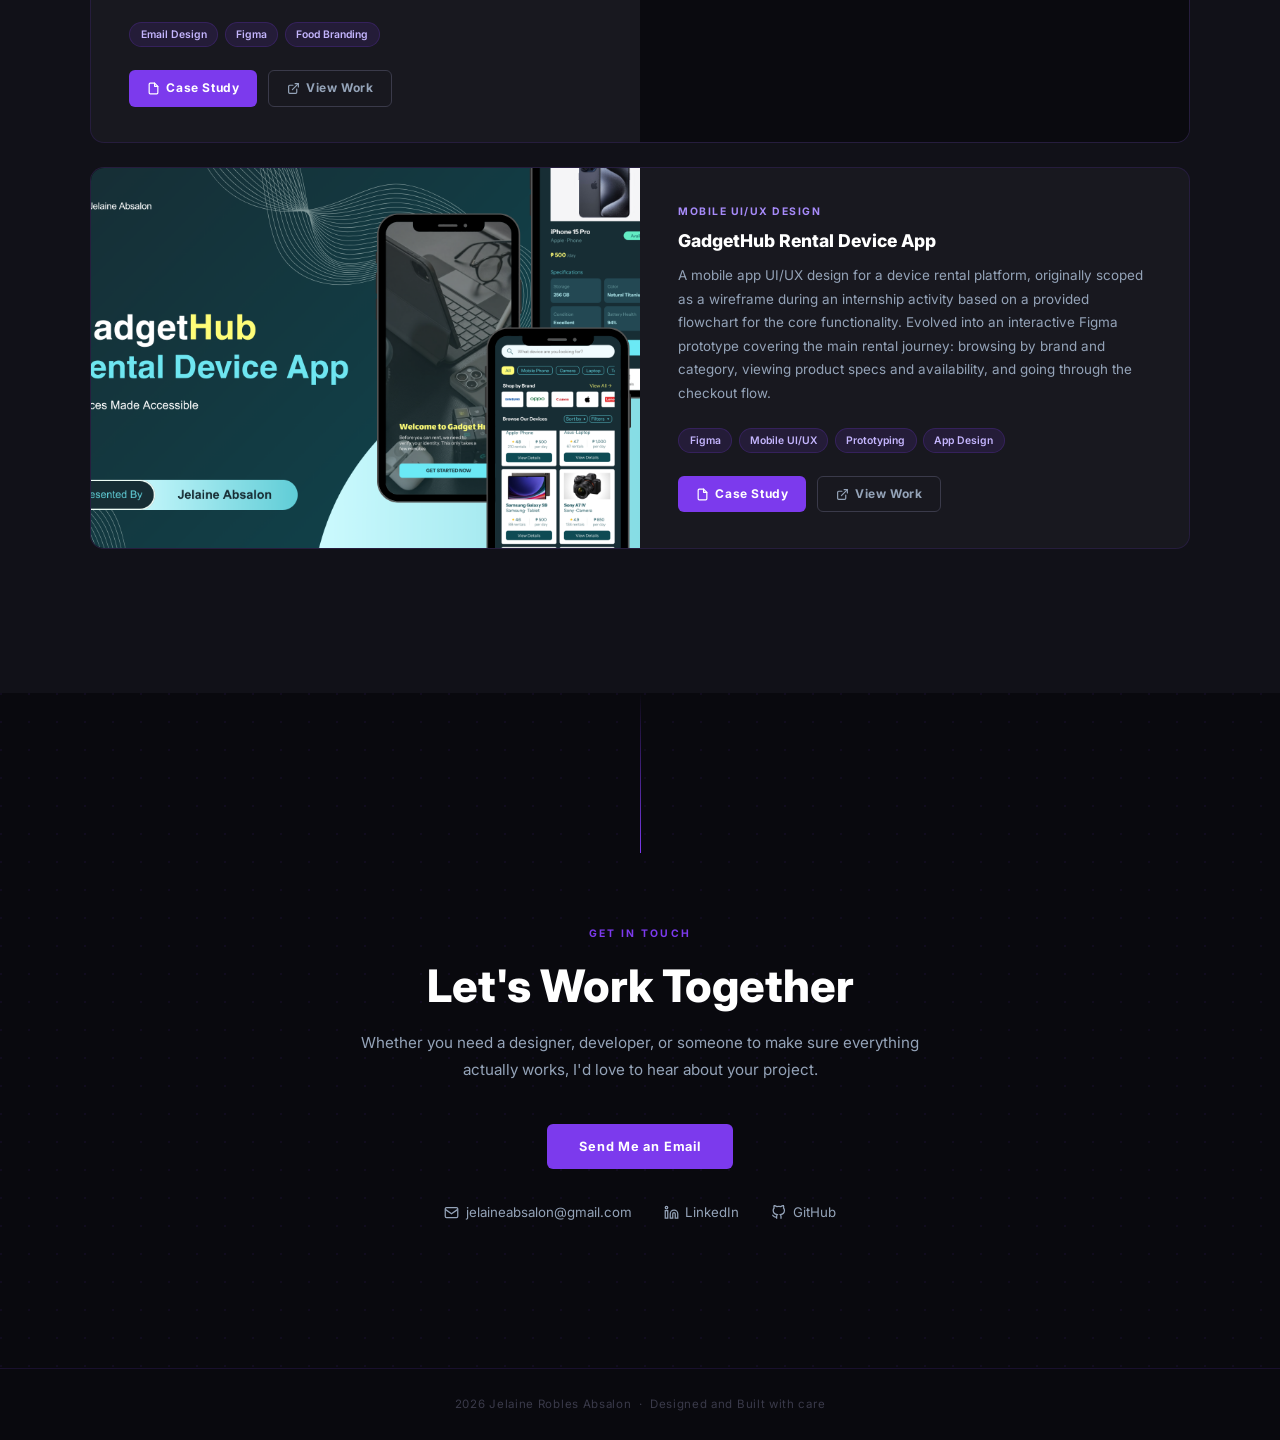
==== commit fcd8d841: "Added new featured project - GadgetHub" ====
--- a/index.html
+++ b/index.html
@@ -3,10 +3,9 @@
 <head>
 <meta charset="UTF-8"/>
 <meta name="viewport" content="width=device-width, initial-scale=1.0"/>
-<title>Jelaine Absalon Portfolio</title>
+<title>Jelaine Robles Absalon — Portfolio</title>
 <link href="https://fonts.googleapis.com/css2?family=Inter:wght@300;400;500;600;700;800;900&display=swap" rel="stylesheet"/>
 <link rel="stylesheet" href="styles/site.css"/>
-<link rel="icon" type="image/png" href="images/jra-logo.png">
 </head>
 <body>
 
@@ -96,19 +95,19 @@
         <p>User-centered interfaces in Figma from wireframes and flows to high-fidelity prototypes ready for development.</p>
       </div>
       <div class="svc-card reveal reveal-d2">
+        <div class="svc-icon"><svg viewBox="0 0 24 24"><polyline points="16 18 22 12 16 6"/><polyline points="8 6 2 12 8 18"/></svg></div>
+        <h3>Web Development</h3>
+        <p>Full-stack development with React, Next.js, Vue, Nuxt 3, Node.js, and Express. Fast, scalable, maintainable.</p>
+      </div>
+      <div class="svc-card reveal reveal-d3">
         <div class="svc-icon"><svg viewBox="0 0 24 24"><path d="M9 11l3 3L22 4"/><path d="M21 12v7a2 2 0 0 1-2 2H5a2 2 0 0 1-2-2V5a2 2 0 0 1 2-2h11"/></svg></div>
         <h3>QA Testing</h3>
         <p>Structured functional testing, test case documentation, bug reporting, and edge case analysis for confident releases.</p>
       </div>
-      <div class="svc-card reveal reveal-d3">
-        <div class="svc-icon"><svg viewBox="0 0 24 24"><polyline points="16 18 22 12 16 6"/><polyline points="8 6 2 12 8 18"/></svg></div>
-        <h3>Web Development</h3>
-        <p>Full-stack development with React, Next.js, Vue, Nuxt 3, Node.js, and Express. Fast, scalable, maintainable.</p>
-      </div>
       <div class="svc-card reveal reveal-d4">
         <div class="svc-icon"><svg viewBox="0 0 24 24"><path d="M12 2l3.09 6.26L22 9.27l-5 4.87 1.18 6.88L12 17.77l-6.18 3.25L7 14.14 2 9.27l6.91-1.01L12 2z"/></svg></div>
         <h3>Graphic Design</h3>
-        <p>Visual assets, social media graphics, and brand materials via Canva, Photoshop, and Illustrator.</p>
+        <p>Visual assets, social media graphics, and brand materials via Photoshop, Illustrator, and Canva.</p>
       </div>
     </div>
   </div>
@@ -120,8 +119,9 @@
       <p class="section-label reveal">Portfolio</p>
       <h2 class="section-title reveal">Featured Projects</h2>
       <div class="proj-tabs reveal">
-        <button class="proj-tab active" data-cat="design">Web Design</button>
+        <button class="proj-tab active" data-cat="design">UI/UX Design</button>
         <button class="proj-tab" data-cat="qa">QA Testing</button>
+
       </div>
     </div>
     <div class="proj-list" id="projList">
@@ -180,6 +180,20 @@
           </div>
         </div>
         <div class="proj-img"><img src="images/Savory Bites.png" alt="Savory Bites"/></div>
+      </div>
+
+      <div class="proj-card" data-cat="design">
+        <div class="proj-img"><img src="images/GadgetHub.png" alt="GadgetHub Rental Device App"/></div>
+        <div class="proj-body">
+          <span class="proj-tag">Mobile UI/UX Design</span>
+          <h3>GadgetHub Rental Device App</h3>
+          <p>A mobile app UI/UX design for a device rental platform, originally scoped as a wireframe during an internship activity based on a provided flowchart for the core functionality. Evolved into an interactive Figma prototype covering the main rental journey: browsing by brand and category, viewing product specs and availability, and going through the checkout flow.</p>
+          <div class="proj-stack"><span class="chip">Figma</span><span class="chip">Mobile UI/UX</span><span class="chip">Prototyping</span><span class="chip">App Design</span></div>
+          <div class="proj-actions">
+            <a href="gadgethub-case-study.html" class="btn-sm btn-sm-solid"><svg viewBox="0 0 24 24"><path d="M14 2H6a2 2 0 0 0-2 2v16a2 2 0 0 0 2 2h12a2 2 0 0 0 2-2V8z"/><polyline points="14 2 14 8 20 8"/></svg> Case Study</a>
+            <a href="https://www.figma.com/design/qK5puwkUPVsfskdqQHkecV/Jelaine-Absalon-Portfolio?node-id=21-3&t=pXjjJtdAx5TNG5cG-1" target="_blank" rel="noopener" class="btn-sm btn-sm-outline"><svg viewBox="0 0 24 24"><path d="M18 13v6a2 2 0 0 1-2 2H5a2 2 0 0 1-2-2V8a2 2 0 0 1 2-2h6"/><polyline points="15 3 21 3 21 9"/><line x1="10" y1="14" x2="21" y2="3"/></svg> View Work</a>
+          </div>
+        </div>
       </div>
 
       <div class="proj-card hidden" data-cat="qa">
@@ -192,7 +206,7 @@
           <p>Functional testing of the Swag Labs e-commerce demo site — covering login flows, product browsing, cart management, and checkout. Includes structured test cases, a QA checklist, and documented bug reports.</p>
           <div class="proj-stack"><span class="chip">Functional Testing</span><span class="chip">Test Cases</span><span class="chip">Bug Reporting</span><span class="chip">Checklist</span></div>
           <div class="proj-actions" style="flex-wrap:wrap;gap:.5rem">
-            <a href="https://docs.google.com/spreadsheets/d/1yUVOXgupkEdlxGSNwZ4dChCT6K4r8h1COpxc9i3E6iU/edit?usp=sharing" target="_blank" rel="noopener" class="btn-sm btn-sm-solid"><svg viewBox="0 0 24 24"><path d="M14 2H6a2 2 0 0 0-2 2v16a2 2 0 0 0 2 2h12a2 2 0 0 0 2-2V8z"/><polyline points="14 2 14 8 20 8"/></svg> Bug Reports</a>
+            <a href="https://shell-rocket-f7e.notion.site/QA-Tester-Portfolio-374c407cd8e78080b961e8327c678431?pvs=143" target="_blank" rel="noopener" class="btn-sm btn-sm-solid"><svg viewBox="0 0 24 24"><path d="M14 2H6a2 2 0 0 0-2 2v16a2 2 0 0 0 2 2h12a2 2 0 0 0 2-2V8z"/><polyline points="14 2 14 8 20 8"/></svg> Bug Reports</a>
             <a href="https://docs.google.com/spreadsheets/d/1uoG5aQ-BEl_LNbmk1QPs3NQATz5xYCF7445zrltWGRA/edit?usp=sharing" target="_blank" rel="noopener" class="btn-sm btn-sm-outline"><svg viewBox="0 0 24 24"><path d="M18 13v6a2 2 0 0 1-2 2H5a2 2 0 0 1-2-2V8a2 2 0 0 1 2-2h6"/><polyline points="15 3 21 3 21 9"/><line x1="10" y1="14" x2="21" y2="3"/></svg> Test Cases</a>
             <a href="https://docs.google.com/spreadsheets/d/1lJXQxQLqan-bGe6EBPVjzfEt6EGwL5R7ZZbccF5YV1k/edit?usp=sharing" target="_blank" rel="noopener" class="btn-sm btn-sm-outline"><svg viewBox="0 0 24 24"><polyline points="9 11 12 14 22 4"/><path d="M21 12v7a2 2 0 0 1-2 2H5a2 2 0 0 1-2-2V5a2 2 0 0 1 2-2h11"/></svg> QA Checklist</a>
           </div>
@@ -211,20 +225,20 @@
       <span class="wipe-wrap"><span class="wipe-text">Let's Work Together</span></span>
     </h2>
     <p class="contact-sub reveal">Whether you need a designer, developer, or someone to make sure everything actually works, I'd love to hear about your project.</p>
-    <div class="reveal"><a href="mailto:jelainerabsalon@gmail.com" class="btn-primary">Send Me an Email</a></div>
+    <div class="reveal"><a href="mailto:jelaineabsalon@gmail.com" class="btn-primary">Send Me an Email</a></div>
     <div class="contact-links reveal reveal-d2">
-      <a href="mailto:jelainerabsalon@gmail.com" class="contact-link">
+      <a href="mailto:jelaineabsalon@gmail.com" class="contact-link">
         <svg viewBox="0 0 24 24"><rect x="2" y="4" width="20" height="16" rx="2"/><path d="m2 7 10 7 10-7"/></svg>
-        jelainerabsalon@gmail.com
+        jelaineabsalon@gmail.com
       </a>
       <a href="https://linkedin.com" target="_blank" class="contact-link">
         <svg viewBox="0 0 24 24"><path d="M16 8a6 6 0 0 1 6 6v7h-4v-7a2 2 0 0 0-2-2 2 2 0 0 0-2 2v7h-4v-7a6 6 0 0 1 6-6z"/><rect x="2" y="9" width="4" height="12"/><circle cx="4" cy="4" r="2"/></svg>
         LinkedIn
       </a>
-      <!-- <a href="#" class="contact-link">
+      <a href="#" class="contact-link">
         <svg viewBox="0 0 24 24"><path d="M9 19c-5 1.5-5-2.5-7-3m14 6v-3.87a3.37 3.37 0 0 0-.94-2.61c3.14-.35 6.44-1.54 6.44-7A5.44 5.44 0 0 0 20 4.77 5.07 5.07 0 0 0 19.91 1S18.73.65 16 2.48a13.38 13.38 0 0 0-7 0C6.27.65 5.09 1 5.09 1A5.07 5.07 0 0 0 5 4.77a5.44 5.44 0 0 0-1.5 3.78c0 5.42 3.3 6.61 6.44 7A3.37 3.37 0 0 0 9 18.13V22"/></svg>
         GitHub
-      </a> -->
+      </a>
     </div>
   </div>
 </section>
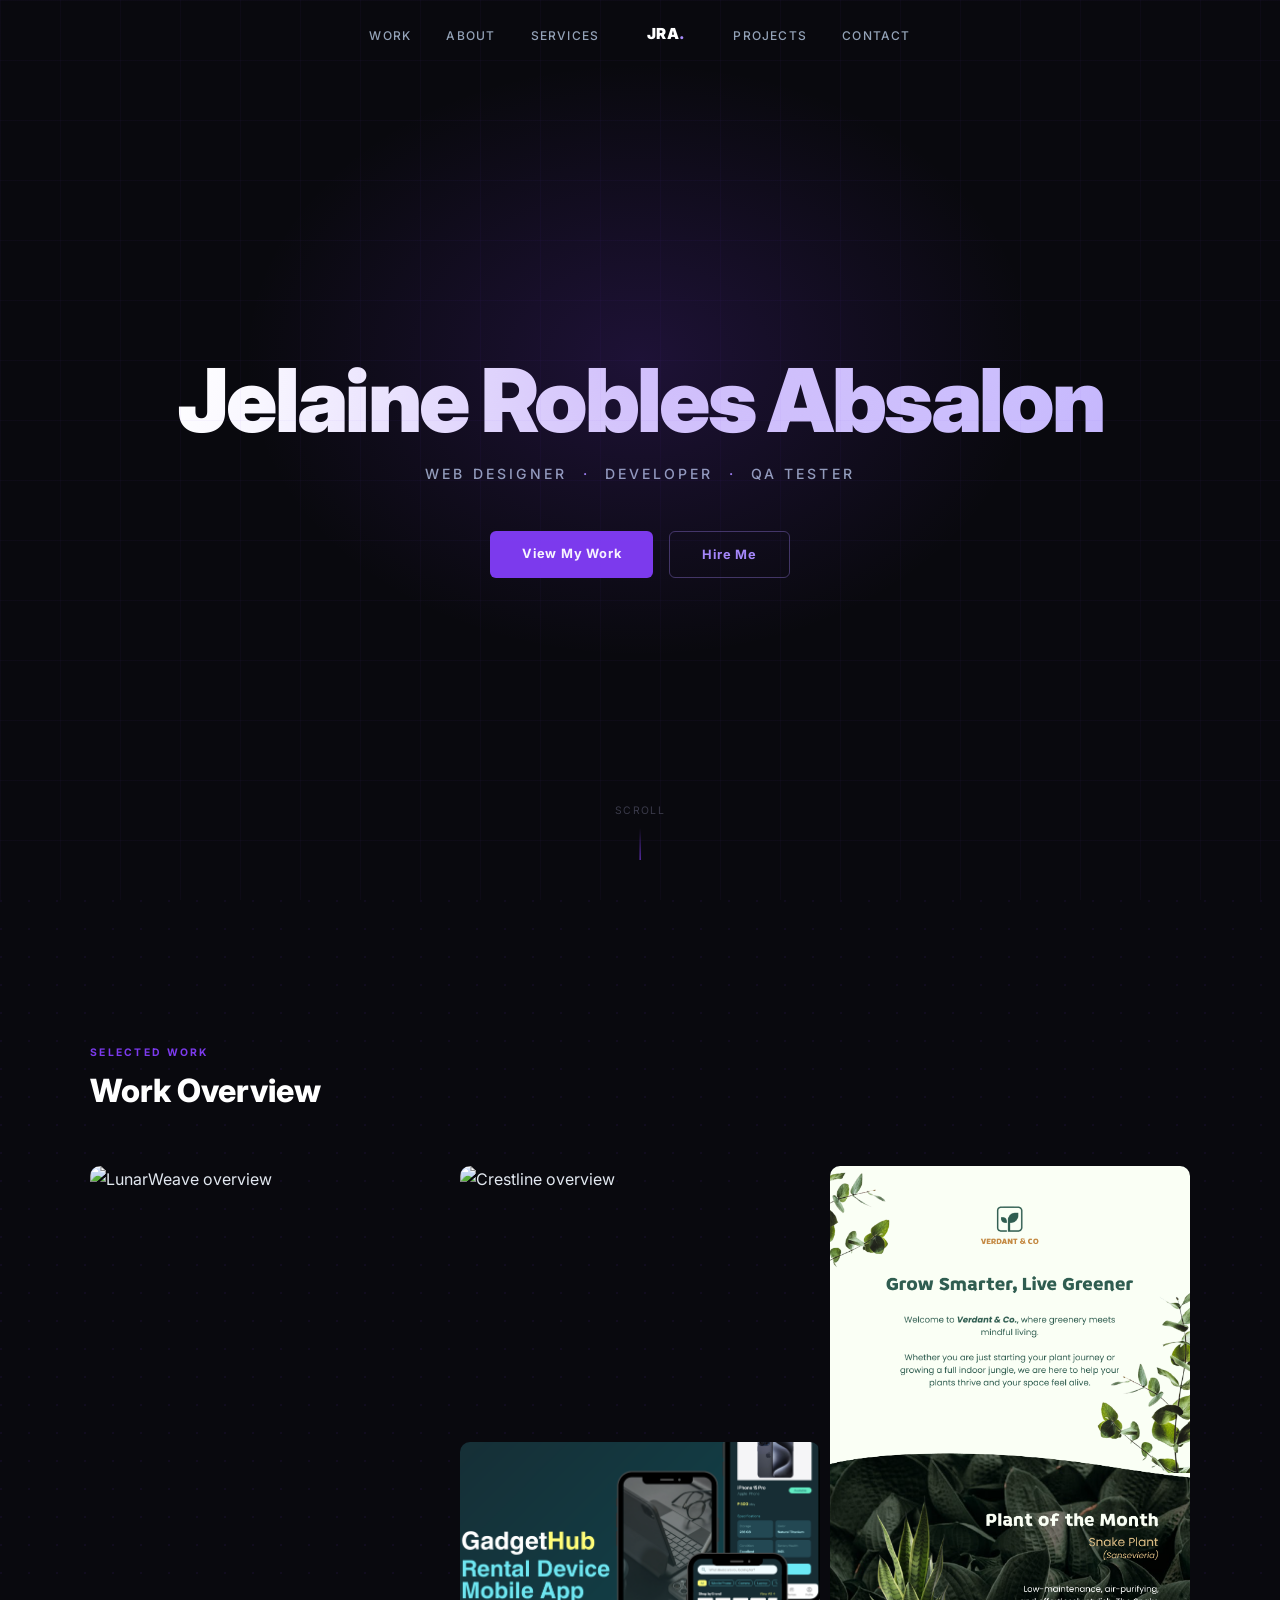
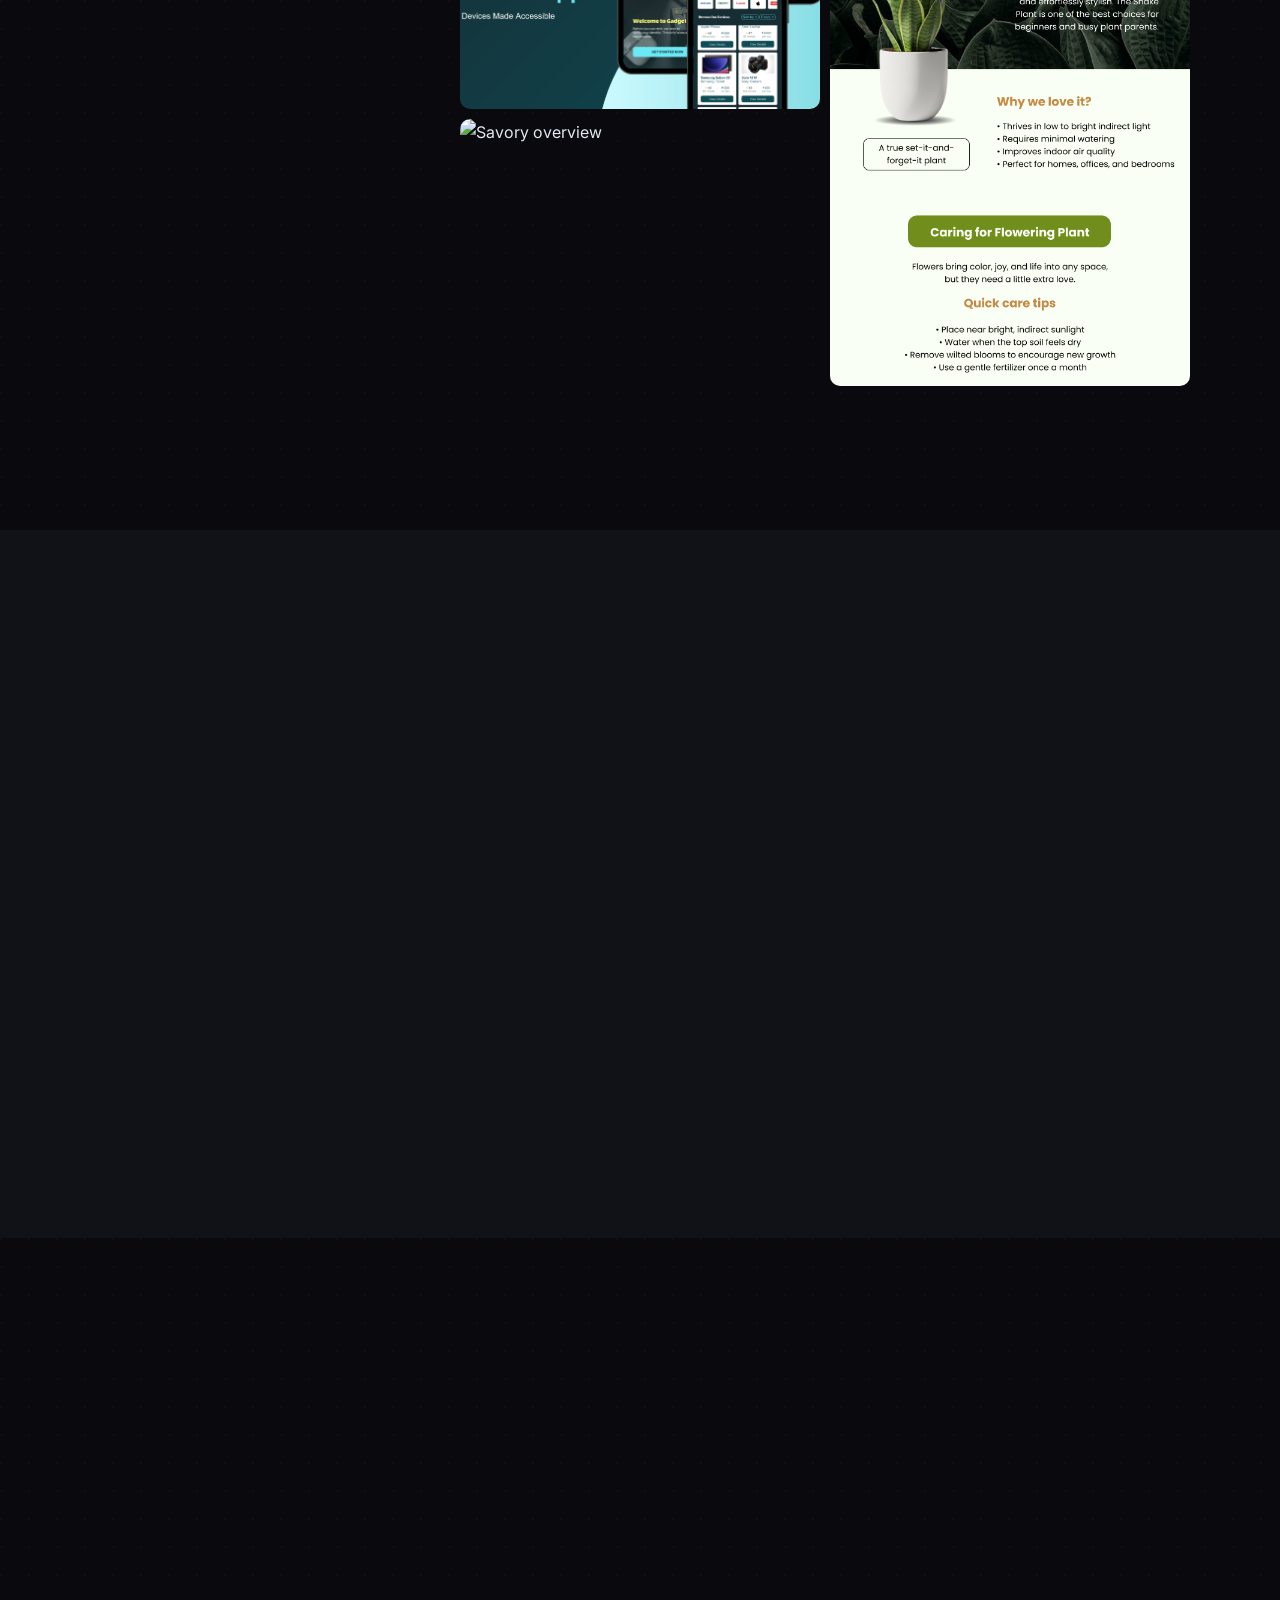
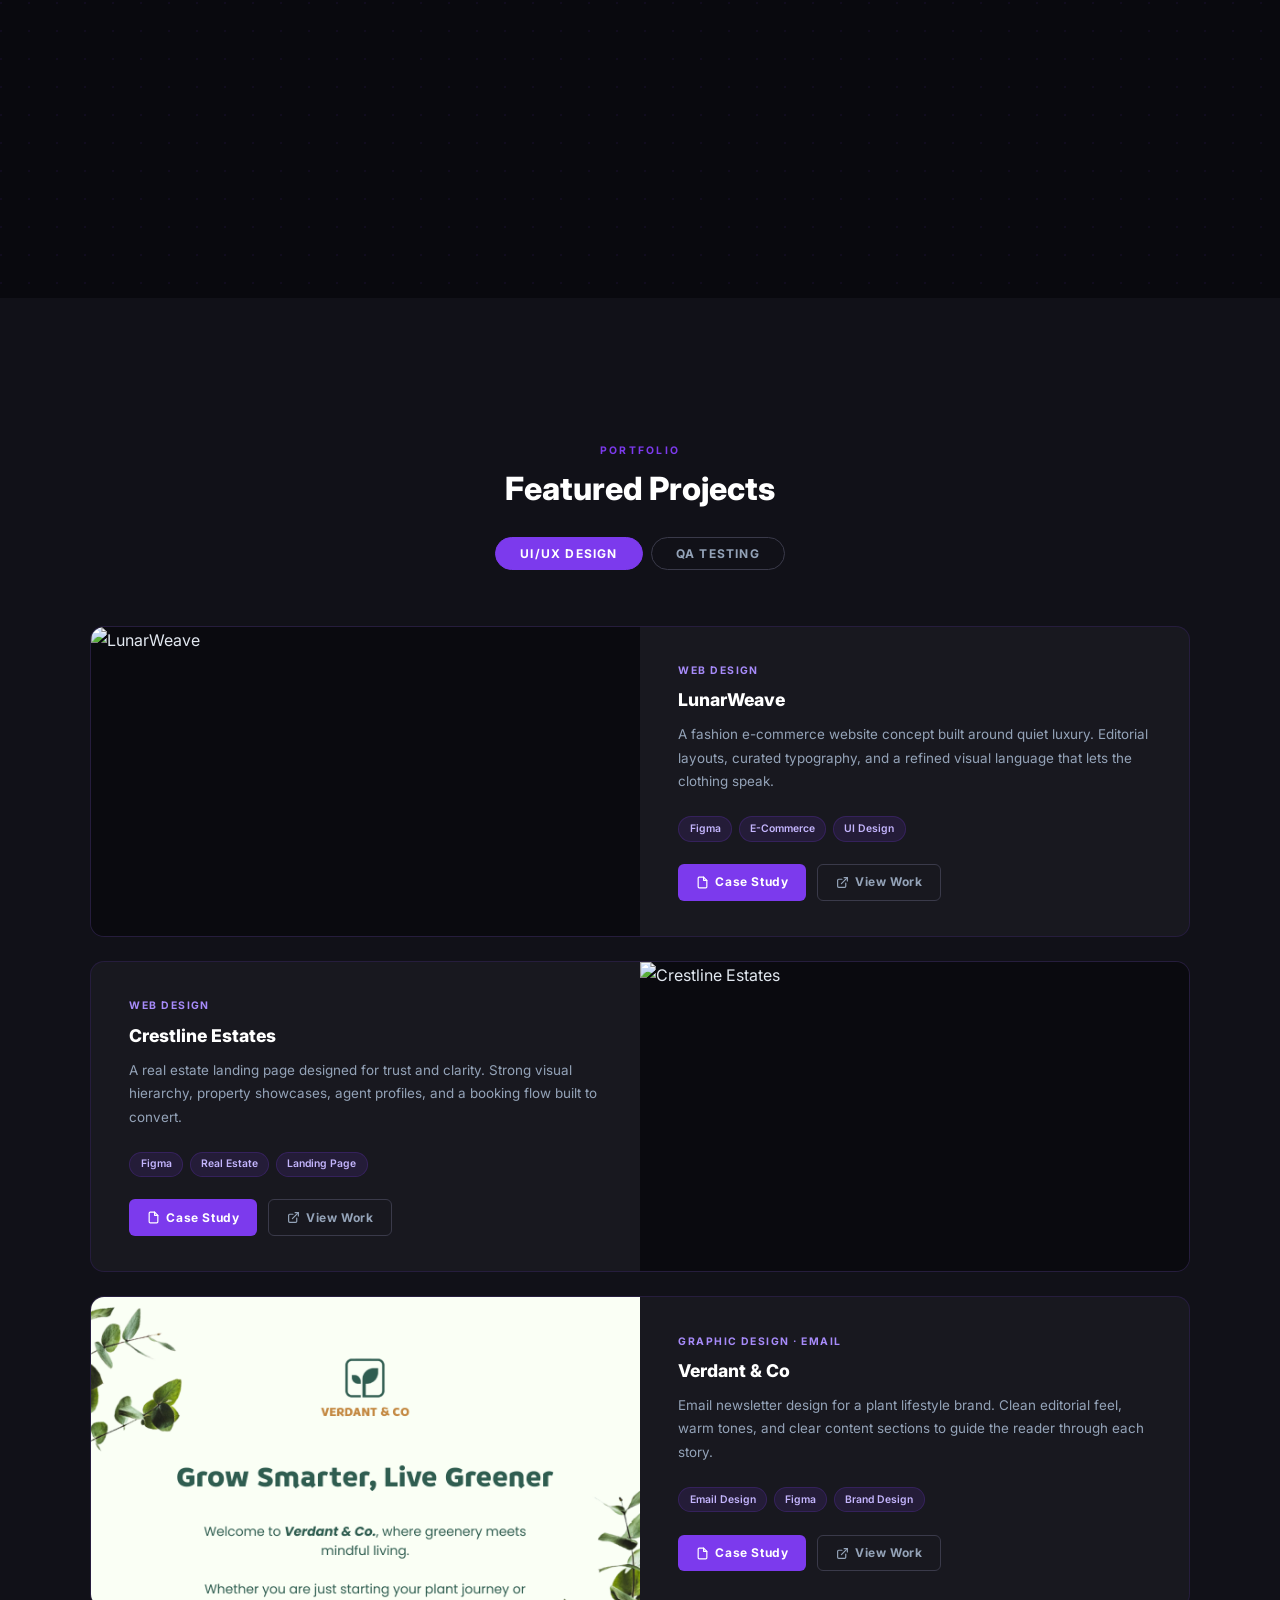
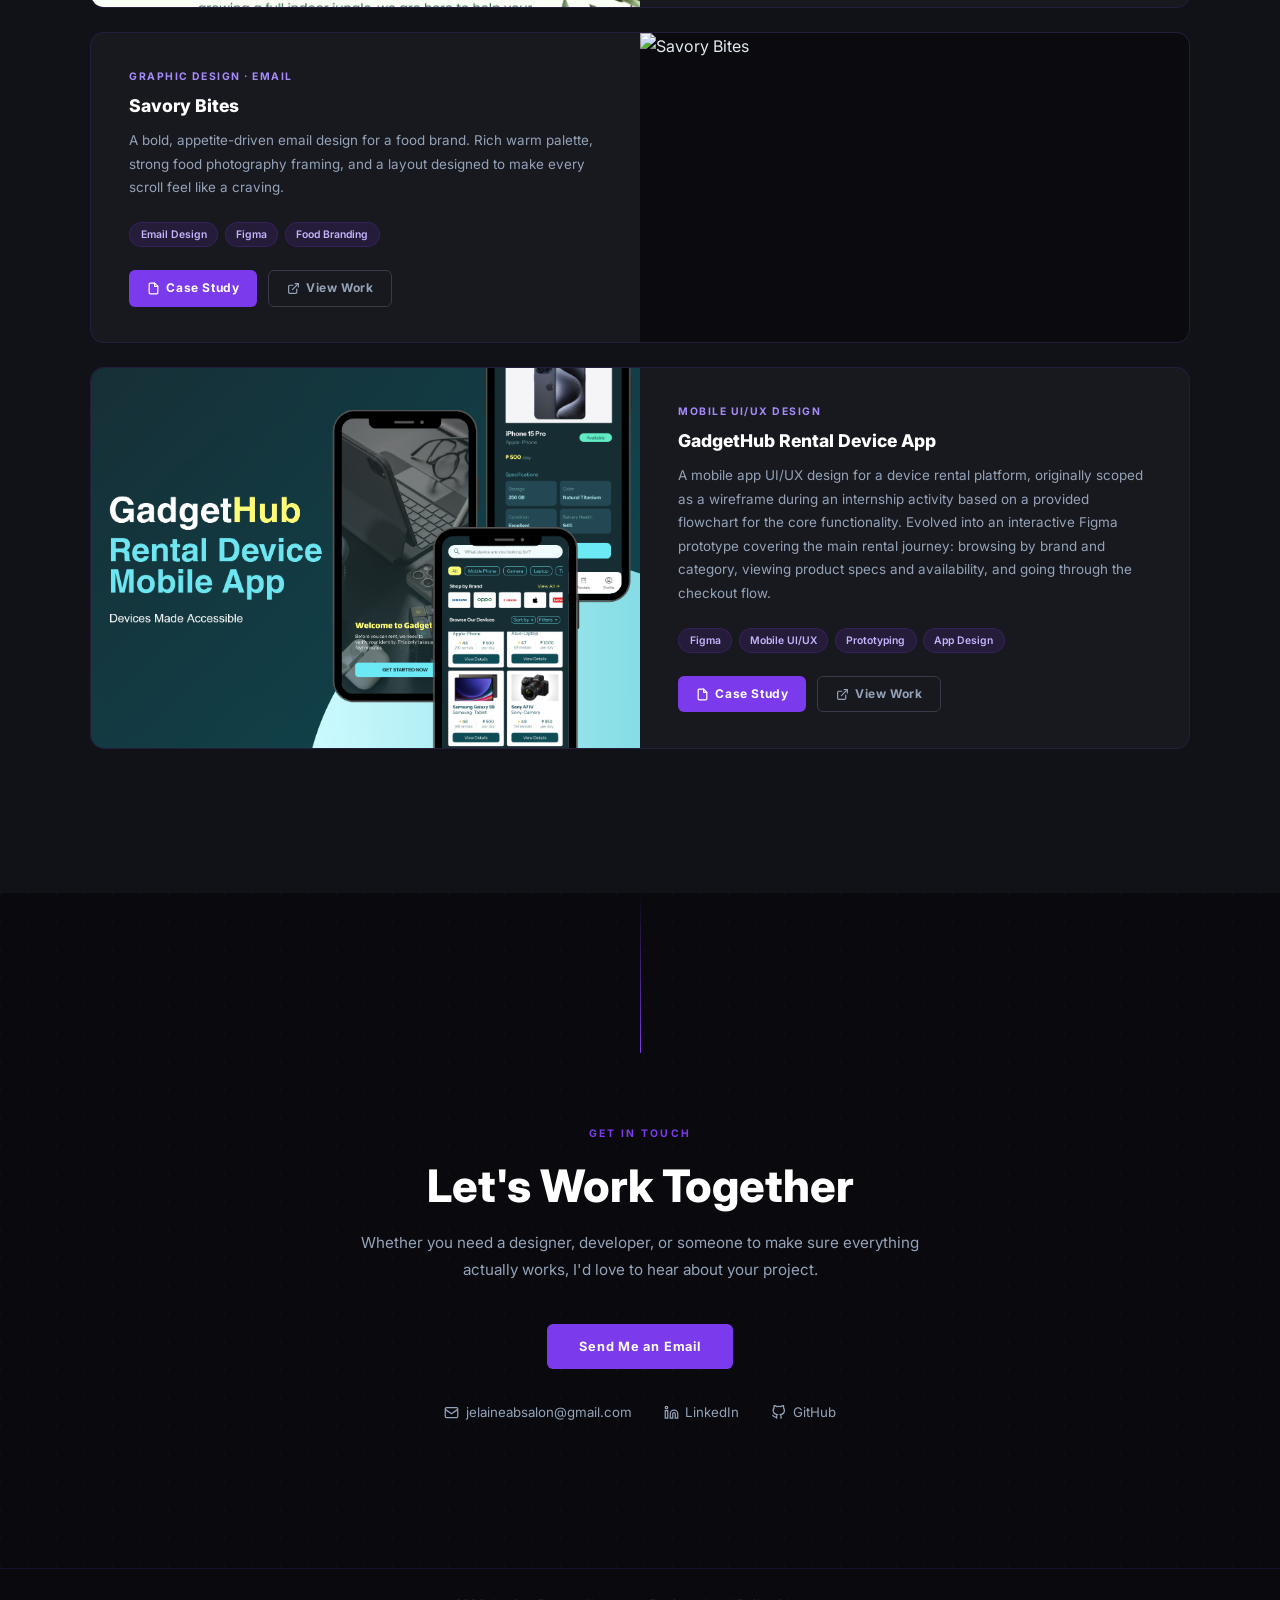
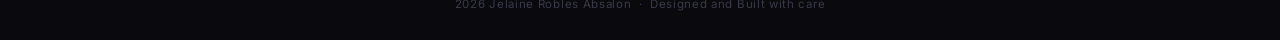
==== commit 0d754aee: "Added GadgetHub in work overview & updated cover photo" ====
--- a/index.html
+++ b/index.html
@@ -55,6 +55,10 @@
       <div class="masonry-item-tall reveal reveal-d3">
         <img src="images/Verdant&Co.png" alt="Verdant overview"/>
         <div class="work-overlay"><div class="overlay-text"><h3>Verdant &amp; Co</h3><p>Email Design · Graphic Design</p></div></div>
+      </div>
+      <div class="masonry-item-half reveal reveal-d4">
+        <img src="images/GadgetHub.png" alt="GadgetHub overview"/>
+        <div class="work-overlay"><div class="overlay-text"><h3>GadgetHub</h3><p>Rental Device App · Mobile UI/UX</p></div></div>
       </div>
       <div class="masonry-item-half reveal reveal-d2">
         <img src="images/Savory Bites.png" alt="Savory overview"/>
--- a/styles/site.css
+++ b/styles/site.css
@@ -64,8 +64,9 @@
 .btn-sm svg{width:13px;height:13px;stroke:currentColor;fill:none;stroke-width:2.2;stroke-linecap:round;stroke-linejoin:round;flex-shrink:0}
 
 /* ── WORK OVERVIEW MASONRY ── */
-.masonry-grid{display:grid;grid-template-columns:repeat(3,1fr);grid-template-rows:1fr 1fr;gap:10px;height:620px}
-.masonry-item-tall{grid-row:span 2;position:relative;overflow:hidden;border-radius:10px;cursor:pointer}
+/* MASONRY: 3 cols, col1+col3 full height (tall, spans all 3 rows), col2 stacked 3-way */
+.masonry-grid{display:grid;grid-template-columns:repeat(3,1fr);grid-template-rows:1fr 1fr 1fr;gap:10px;height:820px}
+.masonry-item-tall{grid-row:span 3;position:relative;overflow:hidden;border-radius:10px;cursor:pointer}
 .masonry-item-half{position:relative;overflow:hidden;border-radius:10px;cursor:pointer}
 .masonry-item-tall img,.masonry-item-half img{width:100%;height:100%;display:block;object-fit:cover;object-position:top center;position:absolute;top:0;left:0}
 .work-overlay{position:absolute;inset:0;background:rgba(0,0,0,0);transition:background .35s ease;display:flex;flex-direction:column;justify-content:flex-end;padding:1.2rem}
